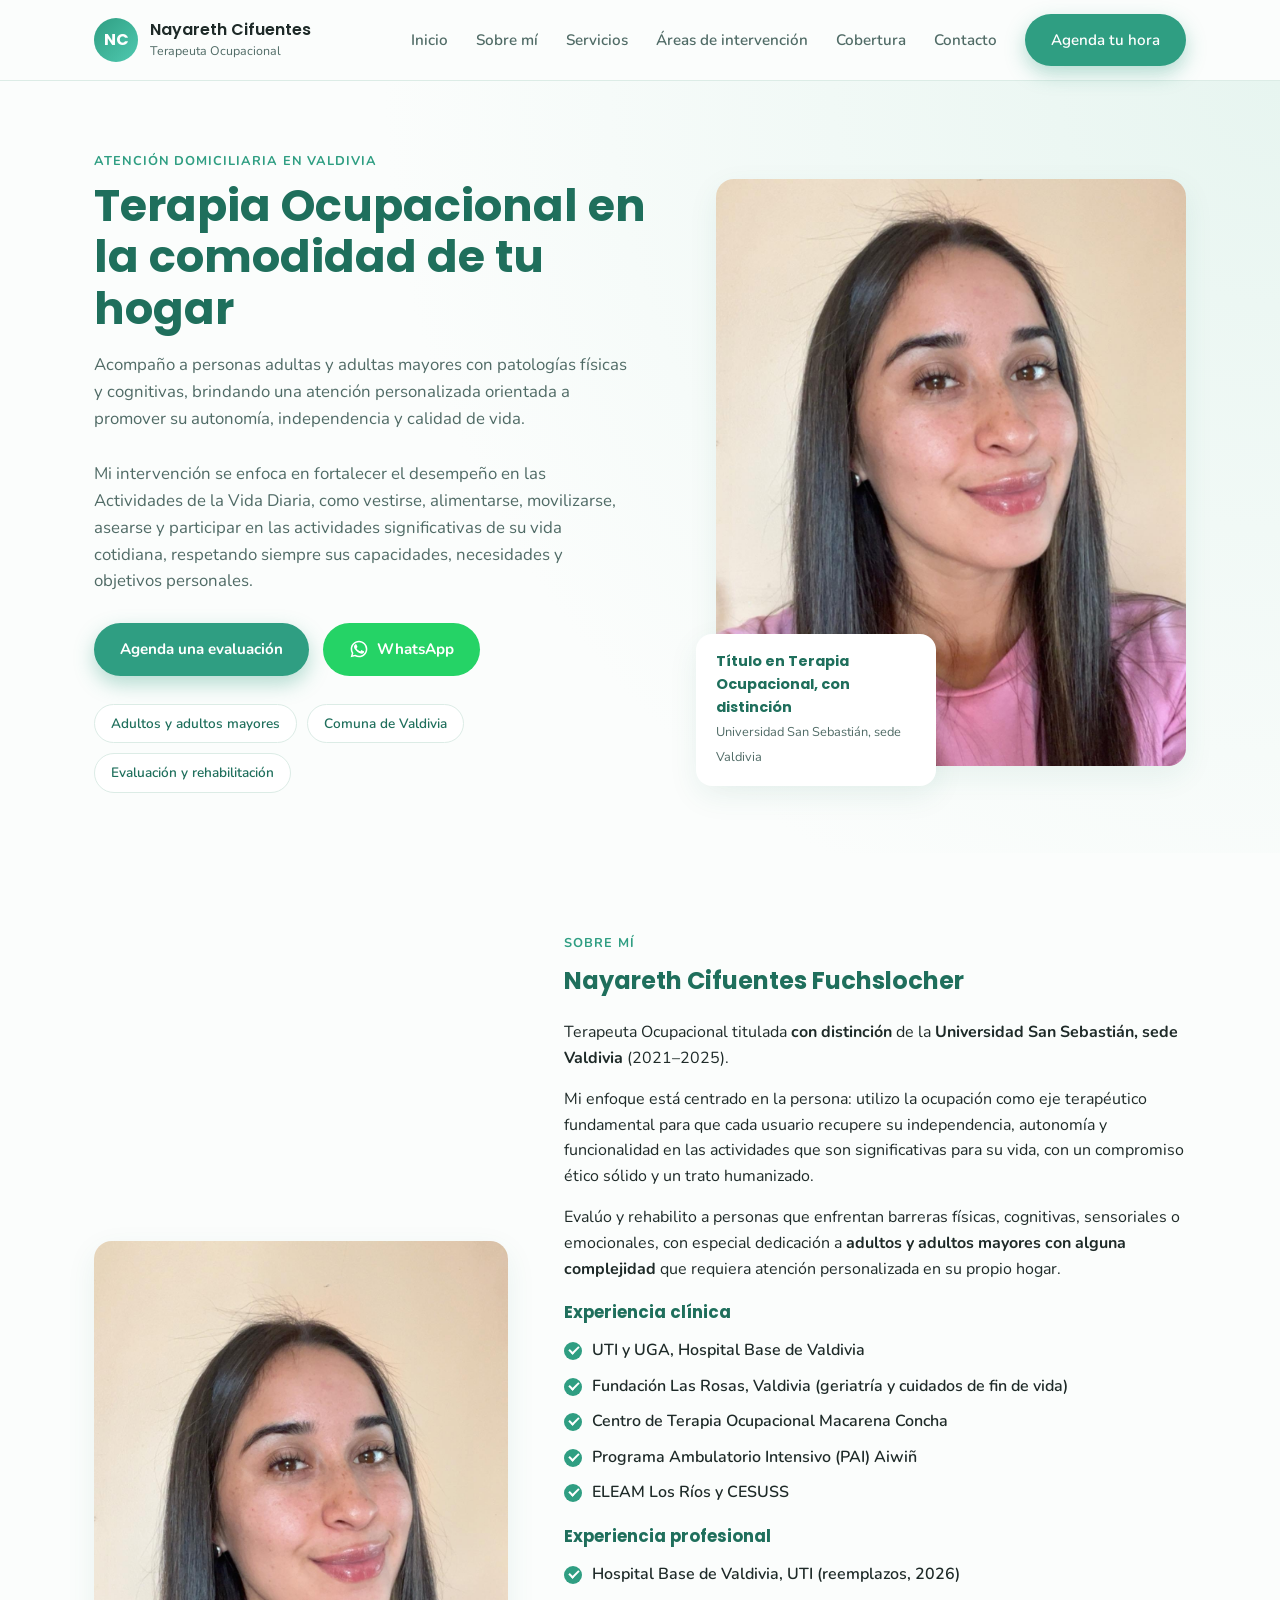
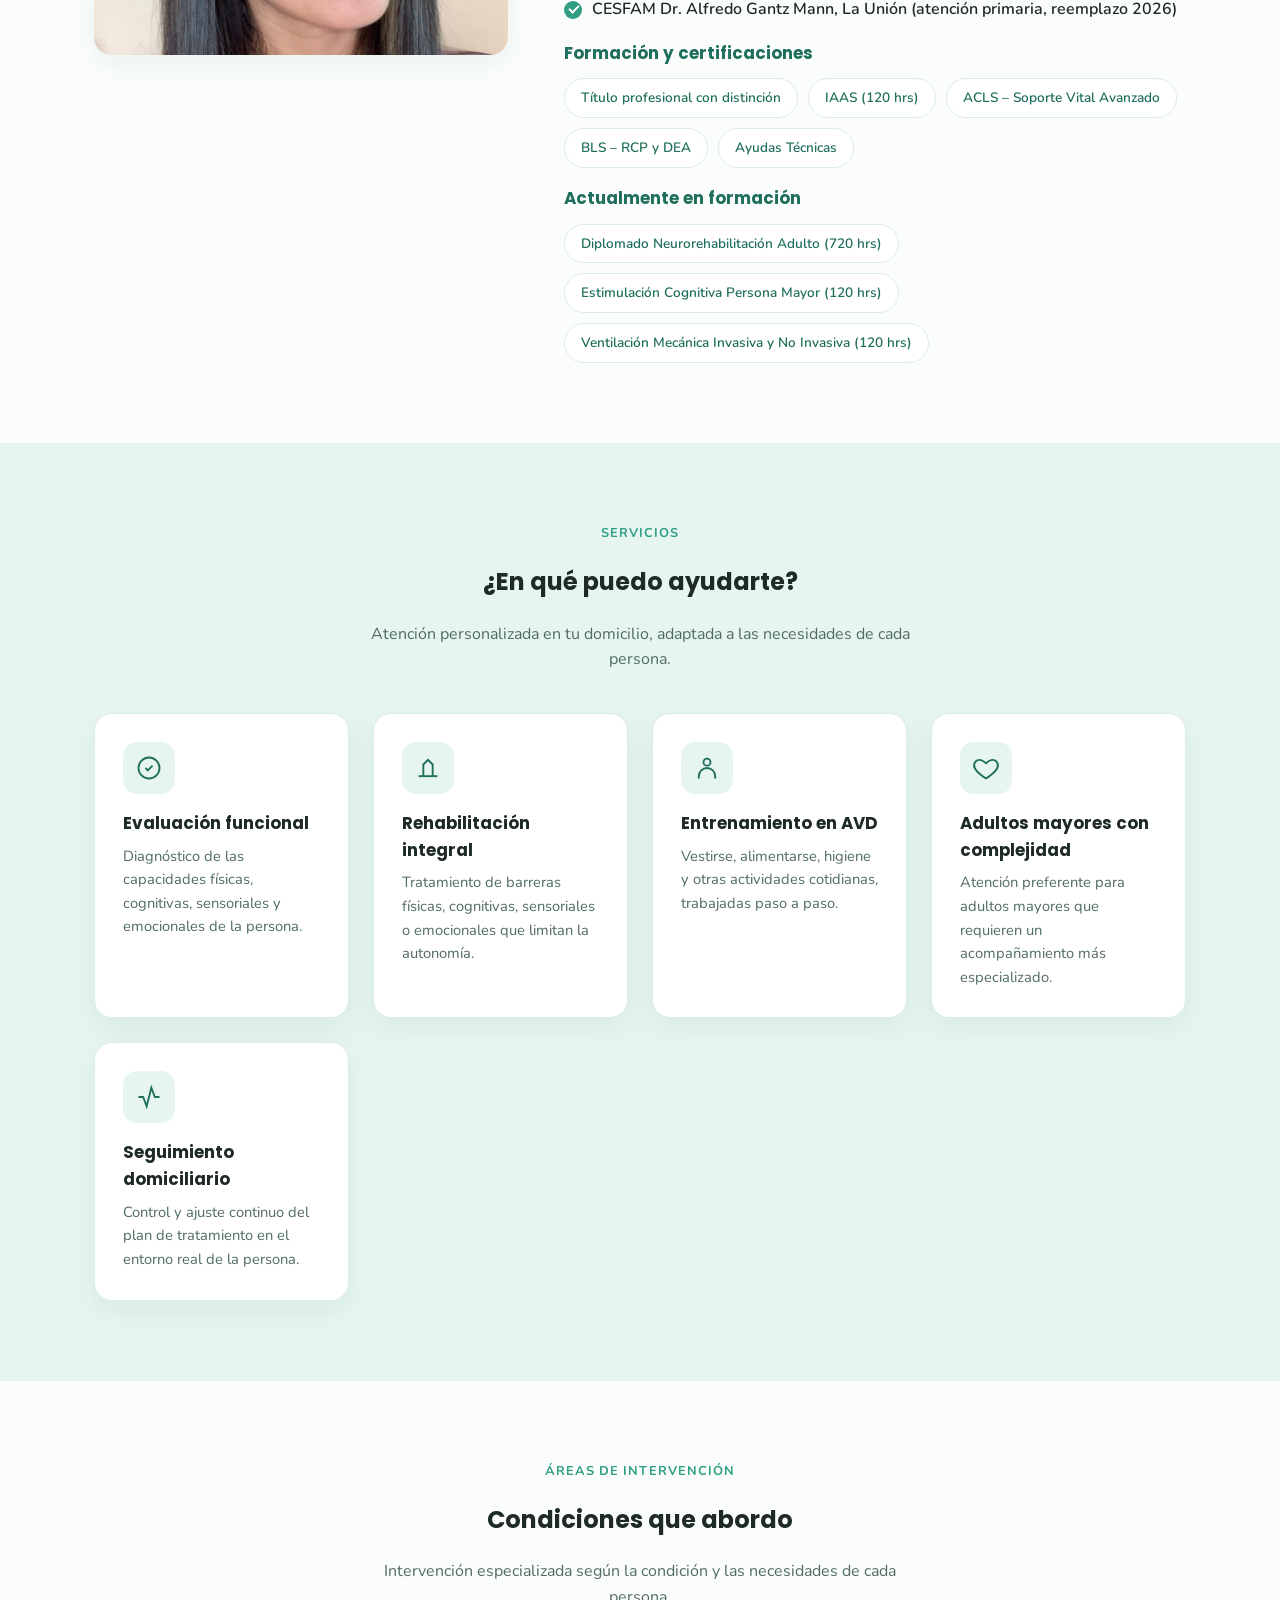
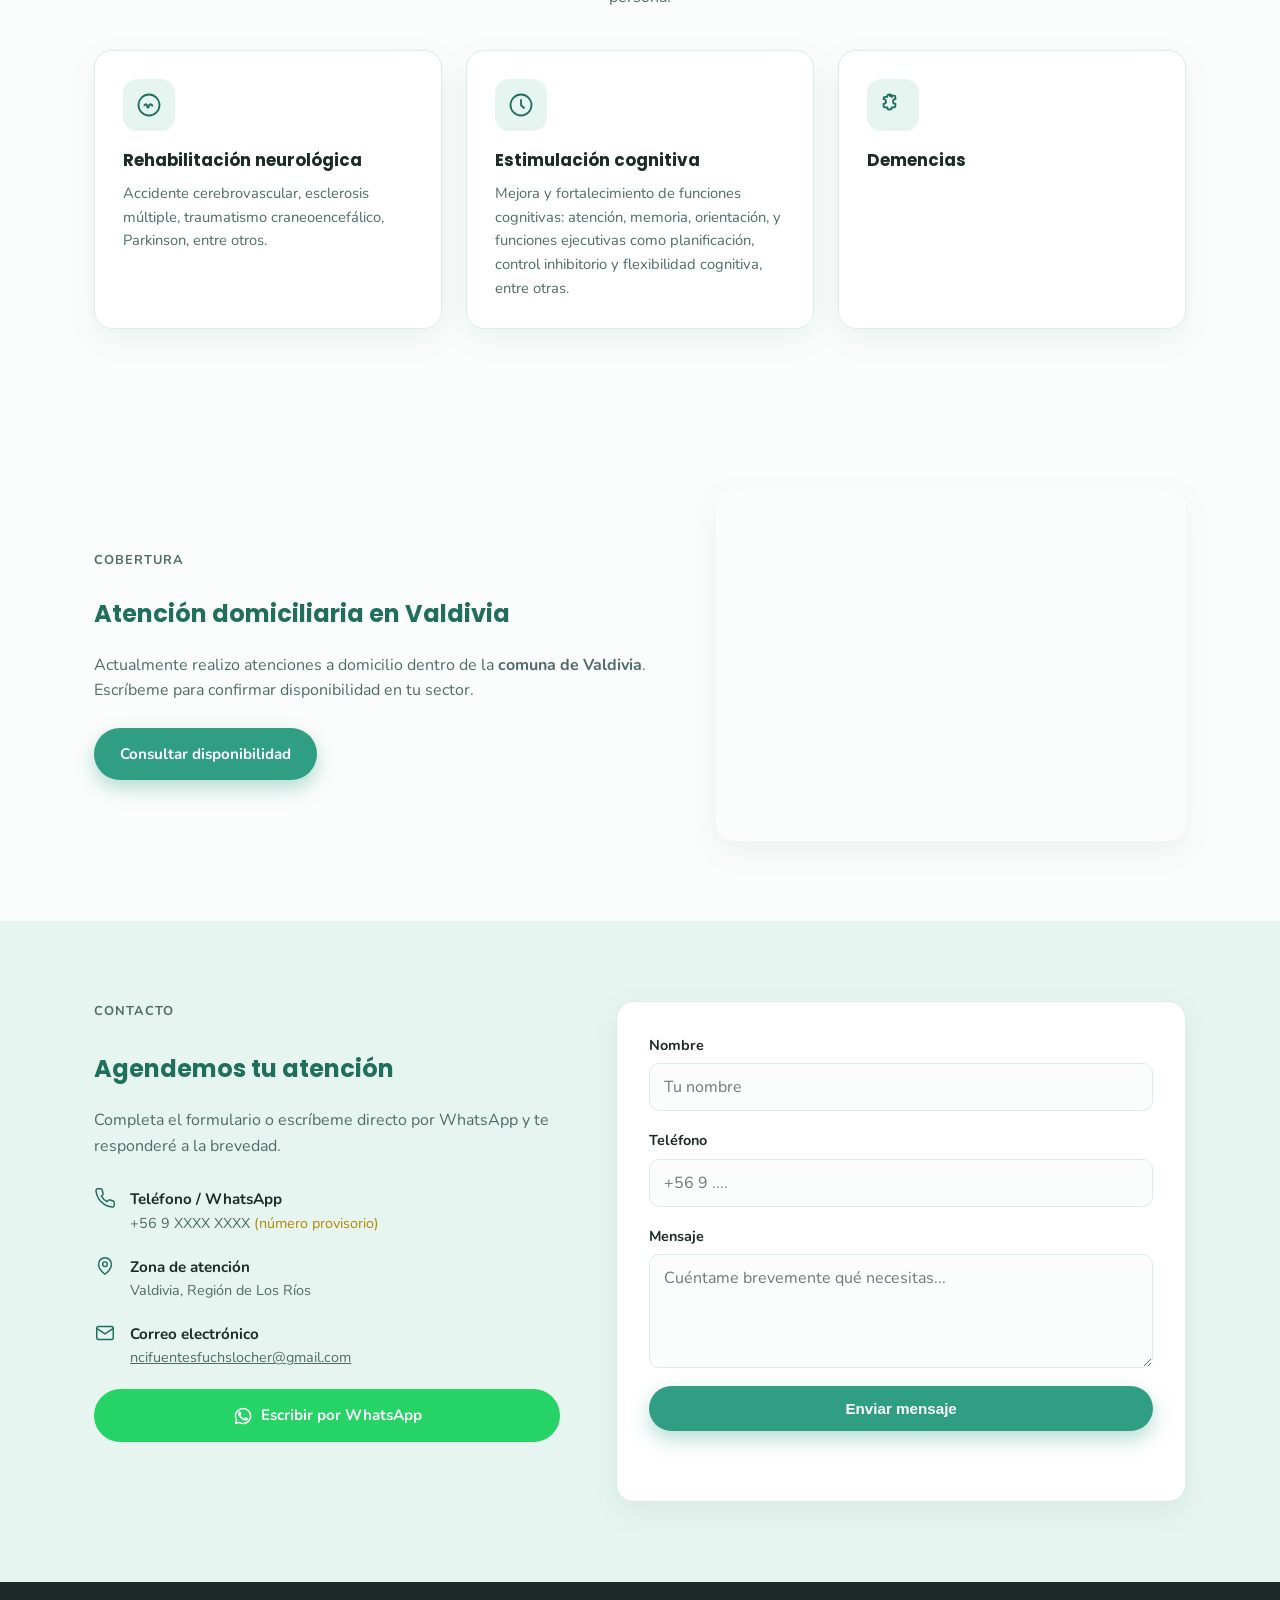
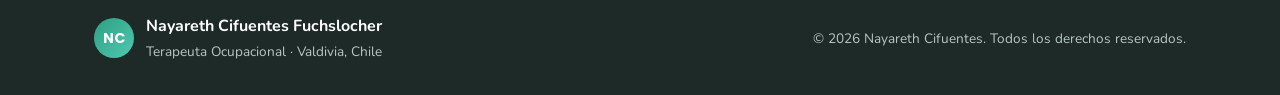
==== index.html @ 68737126 "Actualizar intro, separar experiencia clínica/profesional y agregar diplomado en curso - Reemplazar " ====
<!DOCTYPE html>
<html lang="es">
<head>
<meta charset="UTF-8">
<meta name="viewport" content="width=device-width, initial-scale=1.0">
<title>Nayareth Cifuentes | Terapia Ocupacional a Domicilio - Valdivia</title>
<meta name="description" content="Atención domiciliaria de Terapia Ocupacional en Valdivia. Rehabilitación y acompañamiento para adultos y adultos mayores con complejidad, enfocado en autonomía e independencia.">
<meta name="theme-color" content="#2f9e82">
<meta name="format-detection" content="telephone=no">
<meta name="apple-mobile-web-app-capable" content="yes">
<meta name="mobile-web-app-capable" content="yes">
<link rel="preconnect" href="https://fonts.googleapis.com">
<link href="https://fonts.googleapis.com/css2?family=Poppins:wght@500;600;700&family=Nunito:wght@400;600;700&display=swap" rel="stylesheet">
<link rel="stylesheet" href="styles.css">
</head>
<body>

<header class="site-header">
  <div class="container header-inner">
    <a href="#inicio" class="logo">
      <span class="logo-mark">NC</span>
      <span class="logo-text">Nayareth Cifuentes<br><small>Terapeuta Ocupacional</small></span>
    </a>

    <button class="nav-toggle" id="navToggle" aria-label="Abrir menú" aria-expanded="false">
      <span></span><span></span><span></span>
    </button>

    <nav class="nav" id="siteNav">
      <a href="#inicio">Inicio</a>
      <a href="#sobre-mi">Sobre mí</a>
      <a href="#servicios">Servicios</a>
      <a href="#areas-intervencion">Áreas de intervención</a>
      <a href="#cobertura">Cobertura</a>
      <a href="#contacto">Contacto</a>
      <a href="#contacto" class="btn btn-primary nav-cta">Agenda tu hora</a>
    </nav>
  </div>
</header>

<main>

  <!-- HERO -->
  <section id="inicio" class="hero">
    <div class="container hero-inner">
      <div class="hero-copy">
        <p class="eyebrow">Atención domiciliaria en Valdivia</p>
        <h1>Terapia Ocupacional en la comodidad de tu hogar</h1>
        <p class="lead">
          Acompaño a personas adultas y adultas mayores con patologías físicas y cognitivas,
          brindando una atención personalizada orientada a promover su autonomía, independencia
          y calidad de vida.
        </p>
        <p class="lead">
          Mi intervención se enfoca en fortalecer el desempeño en las Actividades de la Vida
          Diaria, como vestirse, alimentarse, movilizarse, asearse y participar en las
          actividades significativas de su vida cotidiana, respetando siempre sus capacidades,
          necesidades y objetivos personales.
        </p>
        <div class="hero-actions">
          <a href="#contacto" class="btn btn-primary">Agenda una evaluación</a>
          <a href="https://wa.me/56900000000" target="_blank" rel="noopener" class="btn btn-whatsapp">
            <svg viewBox="0 0 24 24" width="20" height="20" fill="currentColor" aria-hidden="true"><path d="M17.472 14.382c-.297-.149-1.758-.867-2.03-.967-.273-.099-.472-.148-.67.15-.197.297-.767.966-.94 1.164-.173.199-.347.223-.644.075-.297-.15-1.255-.463-2.39-1.475-.883-.788-1.48-1.761-1.653-2.059-.173-.297-.018-.458.13-.606.134-.133.297-.347.446-.52.15-.174.198-.298.298-.497.099-.198.05-.371-.025-.52-.075-.149-.669-1.612-.916-2.207-.242-.579-.487-.5-.669-.51-.173-.008-.372-.01-.571-.01-.198 0-.52.074-.792.372-.272.297-1.04 1.016-1.04 2.479 0 1.462 1.065 2.875 1.213 3.074.149.198 2.096 3.2 5.077 4.487.709.306 1.262.489 1.694.625.712.227 1.36.195 1.871.118.571-.085 1.758-.719 2.006-1.413.248-.694.248-1.289.173-1.413-.074-.124-.272-.198-.57-.347z"/><path d="M12.004 2c-5.514 0-9.997 4.483-9.997 9.997 0 1.762.464 3.484 1.346 4.997L2 22l5.13-1.345a9.965 9.965 0 0 0 4.874 1.242h.004c5.514 0 9.997-4.483 9.997-9.997C21.997 6.483 17.518 2 12.004 2zm0 18.15h-.003a8.16 8.16 0 0 1-4.157-1.137l-.298-.177-3.044.799.812-2.968-.194-.305a8.14 8.14 0 0 1-1.253-4.365c0-4.502 3.665-8.166 8.171-8.166 2.183 0 4.234.85 5.777 2.394a8.115 8.115 0 0 1 2.39 5.782c-.002 4.502-3.667 8.166-8.201 8.166z"/></svg>
            WhatsApp
          </a>
        </div>
        <ul class="hero-tags">
          <li>Adultos y adultos mayores</li>
          <li>Comuna de Valdivia</li>
          <li>Evaluación y rehabilitación</li>
        </ul>
      </div>

      <div class="hero-media">
        <img class="hero-photo" src="img/nayareth-hero.jpeg" alt="Nayareth Cifuentes Fuchslocher, Terapeuta Ocupacional">
        <div class="hero-badge">
          <strong>Título en Terapia Ocupacional, con distinción</strong>
          <span>Universidad San Sebastián, sede Valdivia</span>
        </div>
      </div>
    </div>
  </section>

  <!-- SOBRE MI -->
  <section id="sobre-mi" class="section">
    <div class="container about-grid">
      <div class="about-media">
        <img class="about-photo" src="img/nayareth-hero.jpeg" alt="Nayareth Cifuentes Fuchslocher">
      </div>
      <div class="about-copy">
        <p class="eyebrow">Sobre mí</p>
        <h2>Nayareth Cifuentes Fuchslocher</h2>
        <p>
          Terapeuta Ocupacional titulada <strong>con distinción</strong> de la
          <strong>Universidad San Sebastián, sede Valdivia</strong> (2021–2025).
        </p>
        <p>
          Mi enfoque está centrado en la persona: utilizo la ocupación como eje terapéutico
          fundamental para que cada usuario recupere su independencia, autonomía y funcionalidad
          en las actividades que son significativas para su vida, con un compromiso ético sólido
          y un trato humanizado.
        </p>
        <p>
          Evalúo y rehabilito a personas que enfrentan barreras físicas, cognitivas, sensoriales o
          emocionales, con especial dedicación a <strong>adultos y adultos mayores con alguna
          complejidad</strong> que requiera atención personalizada en su propio hogar.
        </p>

        <h3 class="sub-heading">Experiencia clínica</h3>
        <ul class="check-list">
          <li>UTI y UGA, Hospital Base de Valdivia</li>
          <li>Fundación Las Rosas, Valdivia (geriatría y cuidados de fin de vida)</li>
          <li>Centro de Terapia Ocupacional Macarena Concha</li>
          <li>Programa Ambulatorio Intensivo (PAI) Aiwiñ</li>
          <li>ELEAM Los Ríos y CESUSS</li>
        </ul>

        <h3 class="sub-heading">Experiencia profesional</h3>
        <ul class="check-list">
          <li>Hospital Base de Valdivia, UTI (reemplazos, 2026)</li>
          <li>CESFAM Dr. Alfredo Gantz Mann, La Unión (atención primaria, reemplazo 2026)</li>
        </ul>

        <h3 class="sub-heading">Formación y certificaciones</h3>
        <ul class="hero-tags">
          <li>Título profesional con distinción</li>
          <li>IAAS (120 hrs)</li>
          <li>ACLS – Soporte Vital Avanzado</li>
          <li>BLS – RCP y DEA</li>
          <li>Ayudas Técnicas</li>
        </ul>

        <h3 class="sub-heading">Actualmente en formación</h3>
        <ul class="hero-tags">
          <li>Diplomado Neurorehabilitación Adulto (720 hrs)</li>
          <li>Estimulación Cognitiva Persona Mayor (120 hrs)</li>
          <li>Ventilación Mecánica Invasiva y No Invasiva (120 hrs)</li>
        </ul>
      </div>
    </div>
  </section>

  <!-- SERVICIOS -->
  <section id="servicios" class="section section-alt">
    <div class="container">
      <p class="eyebrow center">Servicios</p>
      <h2 class="center">¿En qué puedo ayudarte?</h2>
      <p class="section-lead center">
        Atención personalizada en tu domicilio, adaptada a las necesidades de cada persona.
      </p>

      <div class="cards-grid">
        <div class="card">
          <div class="card-icon">
            <svg viewBox="0 0 24 24" width="28" height="28" fill="none" stroke="currentColor" stroke-width="1.6"><path d="M9 12l2 2 4-4"/><circle cx="12" cy="12" r="9"/></svg>
          </div>
          <h3>Evaluación funcional</h3>
          <p>Diagnóstico de las capacidades físicas, cognitivas, sensoriales y emocionales de la persona.</p>
        </div>

        <div class="card">
          <div class="card-icon">
            <svg viewBox="0 0 24 24" width="28" height="28" fill="none" stroke="currentColor" stroke-width="1.6"><path d="M4 19h16"/><path d="M8 19V9l4-4 4 4v10"/></svg>
          </div>
          <h3>Rehabilitación integral</h3>
          <p>Tratamiento de barreras físicas, cognitivas, sensoriales o emocionales que limitan la autonomía.</p>
        </div>

        <div class="card">
          <div class="card-icon">
            <svg viewBox="0 0 24 24" width="28" height="28" fill="none" stroke="currentColor" stroke-width="1.6"><circle cx="12" cy="7" r="3"/><path d="M5 21v-2a7 7 0 0 1 14 0v2"/></svg>
          </div>
          <h3>Entrenamiento en AVD</h3>
          <p>Vestirse, alimentarse, higiene y otras actividades cotidianas, trabajadas paso a paso.</p>
        </div>

        <div class="card">
          <div class="card-icon">
            <svg viewBox="0 0 24 24" width="28" height="28" fill="none" stroke="currentColor" stroke-width="1.6"><path d="M12 21s-7-4.35-9.5-8.5C.5 8.5 3 5 6.5 5c1.9 0 3.3 1 5.5 3 2.2-2 3.6-3 5.5-3C21 5 23.5 8.5 21.5 12.5 19 16.65 12 21 12 21z"/></svg>
          </div>
          <h3>Adultos mayores con complejidad</h3>
          <p>Atención preferente para adultos mayores que requieren un acompañamiento más especializado.</p>
        </div>

        <div class="card">
          <div class="card-icon">
            <svg viewBox="0 0 24 24" width="28" height="28" fill="none" stroke="currentColor" stroke-width="1.6"><path d="M3 12h4l3 8 4-16 3 8h4"/></svg>
          </div>
          <h3>Seguimiento domiciliario</h3>
          <p>Control y ajuste continuo del plan de tratamiento en el entorno real de la persona.</p>
        </div>
      </div>
    </div>
  </section>

  <!-- ÁREAS DE INTERVENCIÓN -->
  <section id="areas-intervencion" class="section">
    <div class="container">
      <p class="eyebrow center">Áreas de intervención</p>
      <h2 class="center">Condiciones que abordo</h2>
      <p class="section-lead center">
        Intervención especializada según la condición y las necesidades de cada persona.
      </p>

      <div class="cards-grid">
        <div class="card">
          <div class="card-icon">
            <svg viewBox="0 0 24 24" width="28" height="28" fill="none" stroke="currentColor" stroke-width="1.6"><circle cx="12" cy="12" r="9"/><path d="M8 13c0-1.2 1.1-2.2 2.1-1.1.7.8-.1 2.4 1 2.4s.5-2 1.3-2.6c1-.8 2.6.3 2.6 1.5"/></svg>
          </div>
          <h3>Rehabilitación neurológica</h3>
          <p>Accidente cerebrovascular, esclerosis múltiple, traumatismo craneoencefálico, Parkinson, entre otros.</p>
        </div>

        <div class="card">
          <div class="card-icon">
            <svg viewBox="0 0 24 24" width="28" height="28" fill="none" stroke="currentColor" stroke-width="1.6"><circle cx="12" cy="12" r="9"/><path d="M12 7v5l3 3"/></svg>
          </div>
          <h3>Estimulación cognitiva</h3>
          <p>Mejora y fortalecimiento de funciones cognitivas: atención, memoria, orientación, y funciones ejecutivas como planificación, control inhibitorio y flexibilidad cognitiva, entre otras.</p>
        </div>

        <div class="card">
          <div class="card-icon">
            <svg viewBox="0 0 24 24" width="28" height="28" fill="none" stroke="currentColor" stroke-width="1.6"><path d="M9 4h4a1 1 0 0 1 1 1v2a2 2 0 1 0 0 4v2a1 1 0 0 1-1 1h-2a2 2 0 1 1-4 0H5a1 1 0 0 1-1-1v-2a2 2 0 1 0 0-4V6a1 1 0 0 1 1-1h2a2 2 0 1 1 4 0z"/></svg>
          </div>
          <h3>Demencias</h3>
        </div>
      </div>
    </div>
  </section>

  <!-- COBERTURA -->
  <section id="cobertura" class="section coverage">
    <div class="container coverage-inner">
      <div>
        <p class="eyebrow">Cobertura</p>
        <h2>Atención domiciliaria en Valdivia</h2>
        <p>
          Actualmente realizo atenciones a domicilio dentro de la <strong>comuna de Valdivia</strong>.
          Escríbeme para confirmar disponibilidad en tu sector.
        </p>
        <a href="#contacto" class="btn btn-primary">Consultar disponibilidad</a>
      </div>
      <div class="map-embed">
        <iframe src="https://www.google.com/maps/embed?pb=!1m18!1m12!1m3!1d49028.39140143905!2d-73.26769822536191!3d-39.823263664246724!2m3!1f0!2f0!3f0!3m2!1i1024!2i768!4f13.1!3m3!1m2!1s0x9615ee891aab33e5%3A0x35c9b4ab79b2d79b!2sValdivia%2C%20Los%20R%C3%ADos!5e0!3m2!1ses!2scl!4v1783364116258!5m2!1ses!2scl"
          width="600" height="450" style="border:0;" allowfullscreen="" loading="lazy"
          referrerpolicy="strict-origin-when-cross-origin" title="Mapa de Valdivia, Los Ríos"></iframe>
      </div>
    </div>
  </section>

  <!-- CONTACTO -->
  <section id="contacto" class="section section-alt">
    <div class="container contact-grid">
      <div class="contact-info">
        <p class="eyebrow">Contacto</p>
        <h2>Agendemos tu atención</h2>
        <p>Completa el formulario o escríbeme directo por WhatsApp y te responderé a la brevedad.</p>

        <div class="contact-item">
          <svg viewBox="0 0 24 24" width="22" height="22" fill="none" stroke="currentColor" stroke-width="1.6"><path d="M22 16.92v3a2 2 0 0 1-2.18 2 19.79 19.79 0 0 1-8.63-3.07 19.5 19.5 0 0 1-6-6 19.79 19.79 0 0 1-3.07-8.67A2 2 0 0 1 4.11 2h3a2 2 0 0 1 2 1.72c.127.96.362 1.903.7 2.81a2 2 0 0 1-.45 2.11L8.09 9.91a16 16 0 0 0 6 6l1.27-1.27a2 2 0 0 1 2.11-.45c.907.338 1.85.573 2.81.7A2 2 0 0 1 22 16.92z"/></svg>
          <div>
            <strong>Teléfono / WhatsApp</strong>
            <span>+56 9 XXXX XXXX <em>(número provisorio)</em></span>
          </div>
        </div>

        <div class="contact-item">
          <svg viewBox="0 0 24 24" width="22" height="22" fill="none" stroke="currentColor" stroke-width="1.6"><path d="M12 21s7-5.5 7-11a7 7 0 1 0-14 0c0 5.5 7 11 7 11z"/><circle cx="12" cy="10" r="2.5"/></svg>
          <div>
            <strong>Zona de atención</strong>
            <span>Valdivia, Región de Los Ríos</span>
          </div>
        </div>

        <div class="contact-item">
          <svg viewBox="0 0 24 24" width="22" height="22" fill="none" stroke="currentColor" stroke-width="1.6"><rect x="3" y="5" width="18" height="14" rx="2"/><path d="M3 7l9 6 9-6"/></svg>
          <div>
            <strong>Correo electrónico</strong>
            <span><a href="mailto:ncifuentesfuchslocher@gmail.com">ncifuentesfuchslocher@gmail.com</a></span>
          </div>
        </div>

        <a href="https://wa.me/56900000000" target="_blank" rel="noopener" class="btn btn-whatsapp full-width">
          <svg viewBox="0 0 24 24" width="20" height="20" fill="currentColor" aria-hidden="true"><path d="M17.472 14.382c-.297-.149-1.758-.867-2.03-.967-.273-.099-.472-.148-.67.15-.197.297-.767.966-.94 1.164-.173.199-.347.223-.644.075-.297-.15-1.255-.463-2.39-1.475-.883-.788-1.48-1.761-1.653-2.059-.173-.297-.018-.458.13-.606.134-.133.297-.347.446-.52.15-.174.198-.298.298-.497.099-.198.05-.371-.025-.52-.075-.149-.669-1.612-.916-2.207-.242-.579-.487-.5-.669-.51-.173-.008-.372-.01-.571-.01-.198 0-.52.074-.792.372-.272.297-1.04 1.016-1.04 2.479 0 1.462 1.065 2.875 1.213 3.074.149.198 2.096 3.2 5.077 4.487.709.306 1.262.489 1.694.625.712.227 1.36.195 1.871.118.571-.085 1.758-.719 2.006-1.413.248-.694.248-1.289.173-1.413-.074-.124-.272-.198-.57-.347z"/><path d="M12.004 2c-5.514 0-9.997 4.483-9.997 9.997 0 1.762.464 3.484 1.346 4.997L2 22l5.13-1.345a9.965 9.965 0 0 0 4.874 1.242h.004c5.514 0 9.997-4.483 9.997-9.997C21.997 6.483 17.518 2 12.004 2zm0 18.15h-.003a8.16 8.16 0 0 1-4.157-1.137l-.298-.177-3.044.799.812-2.968-.194-.305a8.14 8.14 0 0 1-1.253-4.365c0-4.502 3.665-8.166 8.171-8.166 2.183 0 4.234.85 5.777 2.394a8.115 8.115 0 0 1 2.39 5.782c-.002 4.502-3.667 8.166-8.201 8.166z"/></svg>
          Escribir por WhatsApp
        </a>
      </div>

      <form class="contact-form" id="contactForm">
        <label>
          Nombre
          <input type="text" name="nombre" required placeholder="Tu nombre">
        </label>
        <label>
          Teléfono
          <input type="tel" name="telefono" required placeholder="+56 9 ....">
        </label>
        <label>
          Mensaje
          <textarea name="mensaje" rows="4" required placeholder="Cuéntame brevemente qué necesitas..."></textarea>
        </label>
        <button type="submit" class="btn btn-primary full-width">Enviar mensaje</button>
        <p class="form-note" id="formNote"></p>
      </form>
    </div>
  </section>

</main>

<footer class="site-footer">
  <div class="container footer-inner">
    <div>
      <span class="logo-mark small">NC</span>
      <div>
        <strong>Nayareth Cifuentes Fuchslocher</strong>
        <p>Terapeuta Ocupacional · Valdivia, Chile</p>
      </div>
    </div>
    <p class="copy">&copy; <span id="year"></span> Nayareth Cifuentes. Todos los derechos reservados.</p>
  </div>
</footer>

<script src="script.js"></script>
</body>
</html>
---- styles.css ----
:root {
  --green-dark: #1f6f5c;
  --green: #2f9e82;
  --green-light: #e7f5f0;
  --turquoise: #4fc9b0;
  --ink: #1e2a28;
  --ink-soft: #506b66;
  --bg: #fbfdfc;
  --white: #ffffff;
  --border: #dcece6;
  --shadow: 0 10px 30px rgba(31, 111, 92, 0.08);
  --radius: 18px;
  --font-head: "Poppins", sans-serif;
  --font-body: "Nunito", sans-serif;
}

* { box-sizing: border-box; }

html { scroll-behavior: smooth; }

body {
  margin: 0;
  font-family: var(--font-body);
  color: var(--ink);
  background: var(--bg);
  line-height: 1.6;
}

h1, h2, h3, .logo-text, .card-icon + h3 {
  font-family: var(--font-head);
}

img { max-width: 100%; display: block; }

.container {
  width: 100%;
  max-width: 1140px;
  margin: 0 auto;
  padding: 0 24px;
}

a { color: inherit; }

.eyebrow {
  text-transform: uppercase;
  letter-spacing: 0.08em;
  font-size: 0.8rem;
  font-weight: 700;
  color: var(--green);
  margin: 0 0 8px;
}
.eyebrow.center { text-align: center; }
.center { text-align: center; }

.section-lead.center {
  max-width: 560px;
  margin: 0 auto 40px;
  color: var(--ink-soft);
}

/* Buttons */
.btn {
  display: inline-flex;
  align-items: center;
  gap: 8px;
  justify-content: center;
  padding: 14px 26px;
  border-radius: 999px;
  font-weight: 700;
  font-size: 0.95rem;
  text-decoration: none;
  border: none;
  cursor: pointer;
  transition: transform 0.15s ease, box-shadow 0.15s ease, background 0.15s ease;
}
.btn-primary {
  background: var(--green);
  color: var(--white);
  box-shadow: 0 8px 20px rgba(47, 158, 130, 0.35);
}
.btn-primary:hover { background: var(--green-dark); transform: translateY(-2px); }

.btn-whatsapp {
  background: #25d366;
  color: var(--white);
}
.btn-whatsapp:hover { background: #1ebd5a; transform: translateY(-2px); }

.full-width { width: 100%; }

/* Header */
.site-header {
  position: sticky;
  top: 0;
  z-index: 50;
  background: rgba(251, 253, 252, 0.9);
  backdrop-filter: blur(8px);
  border-bottom: 1px solid var(--border);
}

.header-inner {
  display: flex;
  align-items: center;
  justify-content: space-between;
  padding-top: 14px;
  padding-bottom: 14px;
}

.logo {
  display: flex;
  align-items: center;
  gap: 12px;
  text-decoration: none;
  color: var(--ink);
}

.logo-mark {
  width: 44px;
  height: 44px;
  border-radius: 50%;
  background: linear-gradient(135deg, var(--green), var(--turquoise));
  color: var(--white);
  display: flex;
  align-items: center;
  justify-content: center;
  font-family: var(--font-head);
  font-weight: 700;
  flex-shrink: 0;
}
.logo-mark.small { width: 40px; height: 40px; font-size: 0.9rem; }

.logo-text {
  font-family: var(--font-head);
  font-weight: 600;
  font-size: 1rem;
  line-height: 1.25;
}
.logo-text small {
  font-family: var(--font-body);
  font-weight: 400;
  color: var(--ink-soft);
  font-size: 0.78rem;
}

.nav {
  display: flex;
  align-items: center;
  gap: 28px;
}
.nav a {
  text-decoration: none;
  font-weight: 600;
  color: var(--ink-soft);
  font-size: 0.95rem;
}
.nav a:hover { color: var(--green-dark); }
.nav-cta { color: var(--white) !important; }

.nav-toggle {
  display: none;
  flex-direction: column;
  gap: 5px;
  background: none;
  border: none;
  cursor: pointer;
  padding: 8px;
}
.nav-toggle span {
  width: 24px;
  height: 2px;
  background: var(--ink);
  border-radius: 2px;
}

/* Hero */
.hero {
  padding: 70px 0 60px;
  background: radial-gradient(circle at top right, var(--green-light), var(--bg) 60%);
}
.hero-inner {
  display: grid;
  grid-template-columns: 1.1fr 0.9fr;
  gap: 48px;
  align-items: center;
}
.hero h1 {
  font-size: clamp(2rem, 4vw, 2.8rem);
  line-height: 1.15;
  margin: 0 0 18px;
  color: var(--green-dark);
}
.lead {
  color: var(--ink-soft);
  font-size: 1.05rem;
  max-width: 540px;
  margin-bottom: 28px;
}
.hero-actions {
  display: flex;
  flex-wrap: wrap;
  gap: 14px;
  margin-bottom: 28px;
}
.hero-tags {
  list-style: none;
  display: flex;
  flex-wrap: wrap;
  gap: 10px;
  padding: 0;
  margin: 0;
}
.hero-tags li {
  background: var(--white);
  border: 1px solid var(--border);
  padding: 8px 16px;
  border-radius: 999px;
  font-size: 0.85rem;
  font-weight: 600;
  color: var(--green-dark);
}

.hero-media { position: relative; }

.photo-placeholder {
  width: 100%;
  aspect-ratio: 4 / 5;
  border-radius: var(--radius);
  background: var(--white);
  border: 2px dashed var(--border);
  display: flex;
  flex-direction: column;
  align-items: center;
  justify-content: center;
  gap: 12px;
  color: var(--ink-soft);
  box-shadow: var(--shadow);
}
.photo-placeholder.square { aspect-ratio: 1 / 1; }
.photo-placeholder span { font-weight: 700; font-size: 0.9rem; }

.hero-photo {
  width: 100%;
  aspect-ratio: 4 / 5;
  object-fit: cover;
  border-radius: var(--radius);
  box-shadow: var(--shadow);
}

.about-photo {
  width: 100%;
  aspect-ratio: 1 / 1;
  object-fit: cover;
  object-position: center 20%;
  border-radius: var(--radius);
  box-shadow: var(--shadow);
}

.hero-badge {
  position: absolute;
  bottom: -20px;
  left: -20px;
  background: var(--white);
  border-radius: 16px;
  padding: 16px 20px;
  box-shadow: var(--shadow);
  max-width: 240px;
}
.hero-badge strong {
  display: block;
  font-family: var(--font-head);
  font-size: 0.9rem;
  color: var(--green-dark);
}
.hero-badge span { font-size: 0.8rem; color: var(--ink-soft); }

/* Sections */
.section { padding: 80px 0; }
.section-alt { background: var(--green-light); }

.about-grid {
  display: grid;
  grid-template-columns: 0.8fr 1.2fr;
  gap: 56px;
  align-items: center;
}
.about-copy h2 { color: var(--green-dark); margin-top: 0; }
.sub-heading {
  font-family: var(--font-head);
  font-size: 1.05rem;
  color: var(--green-dark);
  margin-bottom: 12px;
}
.check-list {
  list-style: none;
  padding: 0;
  margin: 0;
  display: flex;
  flex-direction: column;
  gap: 10px;
}
.check-list li {
  padding-left: 28px;
  position: relative;
  font-weight: 600;
}
.check-list li::before {
  content: "";
  position: absolute;
  left: 0;
  top: 4px;
  width: 18px;
  height: 18px;
  border-radius: 50%;
  background: var(--green);
}
.check-list li::after {
  content: "";
  position: absolute;
  left: 5px;
  top: 8px;
  width: 8px;
  height: 4px;
  border-left: 2px solid var(--white);
  border-bottom: 2px solid var(--white);
  transform: rotate(-45deg);
}

/* Cards */
.cards-grid {
  display: grid;
  grid-template-columns: repeat(auto-fit, minmax(230px, 1fr));
  gap: 24px;
  margin-top: 40px;
}
.card {
  background: var(--white);
  border-radius: var(--radius);
  padding: 28px;
  box-shadow: var(--shadow);
  border: 1px solid var(--border);
  transition: transform 0.15s ease;
}
.card:hover { transform: translateY(-4px); }
.card-icon {
  width: 52px;
  height: 52px;
  border-radius: 14px;
  background: var(--green-light);
  color: var(--green-dark);
  display: flex;
  align-items: center;
  justify-content: center;
  margin-bottom: 16px;
}
.card h3 { margin: 0 0 8px; font-size: 1.05rem; color: var(--ink); }
.card p { margin: 0; color: var(--ink-soft); font-size: 0.92rem; }

/* Coverage */
.coverage-inner {
  display: grid;
  grid-template-columns: 1.1fr 0.9fr;
  gap: 48px;
  align-items: center;
}
.coverage h2 { color: var(--green-dark); margin-top: 0; }
.coverage p { color: var(--ink-soft); margin-bottom: 24px; }
.map-embed {
  aspect-ratio: 4 / 3;
  border-radius: var(--radius);
  overflow: hidden;
  box-shadow: var(--shadow);
}
.map-embed iframe {
  width: 100%;
  height: 100%;
  display: block;
}

/* Contact */
.contact-grid {
  display: grid;
  grid-template-columns: 0.9fr 1.1fr;
  gap: 56px;
  align-items: start;
}
.contact-info h2 { color: var(--green-dark); margin-top: 0; }
.contact-info > p { color: var(--ink-soft); margin-bottom: 28px; }
.contact-item {
  display: flex;
  gap: 14px;
  align-items: flex-start;
  margin-bottom: 20px;
  color: var(--green-dark);
}
.contact-item div { display: flex; flex-direction: column; }
.contact-item strong { color: var(--ink); font-size: 0.95rem; }
.contact-item span { color: var(--ink-soft); font-size: 0.9rem; }
.contact-item em { font-style: normal; color: #b08900; }

.contact-form {
  background: var(--white);
  border-radius: var(--radius);
  padding: 32px;
  box-shadow: var(--shadow);
  border: 1px solid var(--border);
  display: flex;
  flex-direction: column;
  gap: 18px;
}
.contact-form label {
  display: flex;
  flex-direction: column;
  gap: 6px;
  font-weight: 700;
  font-size: 0.9rem;
  color: var(--ink);
}
.contact-form input,
.contact-form textarea {
  font-family: var(--font-body);
  font-size: 16px;
  padding: 12px 14px;
  border-radius: 10px;
  border: 1px solid var(--border);
  background: var(--bg);
  resize: vertical;
}
.contact-form input:focus,
.contact-form textarea:focus {
  outline: none;
  border-color: var(--green);
}
.form-note {
  font-size: 0.85rem;
  color: var(--green-dark);
  min-height: 20px;
  margin: 0;
}

/* Footer */
.site-footer {
  background: var(--ink);
  color: var(--white);
  padding: 32px 0;
}
.footer-inner {
  display: flex;
  justify-content: space-between;
  align-items: center;
  gap: 16px;
  flex-wrap: wrap;
}
.footer-inner > div:first-child {
  display: flex;
  align-items: center;
  gap: 12px;
}
.footer-inner p { margin: 2px 0 0; font-size: 0.85rem; color: #b7c7c3; }
.copy { font-size: 0.85rem; color: #b7c7c3; }

/* Responsive */
@media (max-width: 900px) {
  .hero-inner, .about-grid, .coverage-inner, .contact-grid {
    grid-template-columns: 1fr;
  }
  .about-media, .hero-media { order: -1; width: 100%; max-width: 320px; margin: 0 auto; }
  .nav {
    position: absolute;
    top: 100%;
    left: 0;
    right: 0;
    background: var(--white);
    flex-direction: column;
    align-items: stretch;
    padding: 12px 24px;
    gap: 4px;
    border-bottom: 1px solid var(--border);
    display: none;
    max-height: calc(100vh - 100%);
    overflow-y: auto;
  }
  .nav.open { display: flex; }
  .nav a { padding: 12px 0; min-height: 44px; display: flex; align-items: center; }
  .nav-toggle { display: flex; min-width: 44px; min-height: 44px; align-items: center; justify-content: center; }
  .nav-cta { align-self: stretch; text-align: center; margin-top: 8px; justify-content: center; }
}

@media (max-width: 600px) {
  .section { padding: 56px 0; }
  .hero { padding: 48px 0 40px; }
  .hero-actions { flex-direction: column; align-items: stretch; }
  .hero-actions .btn { width: 100%; }
  .hero-badge { left: 0; right: 0; margin: 0 auto; }
  .card { padding: 22px; }
  .contact-form { padding: 24px; }
  .footer-inner { flex-direction: column; text-align: center; }
  .footer-inner > div:first-child { flex-direction: column; }
}
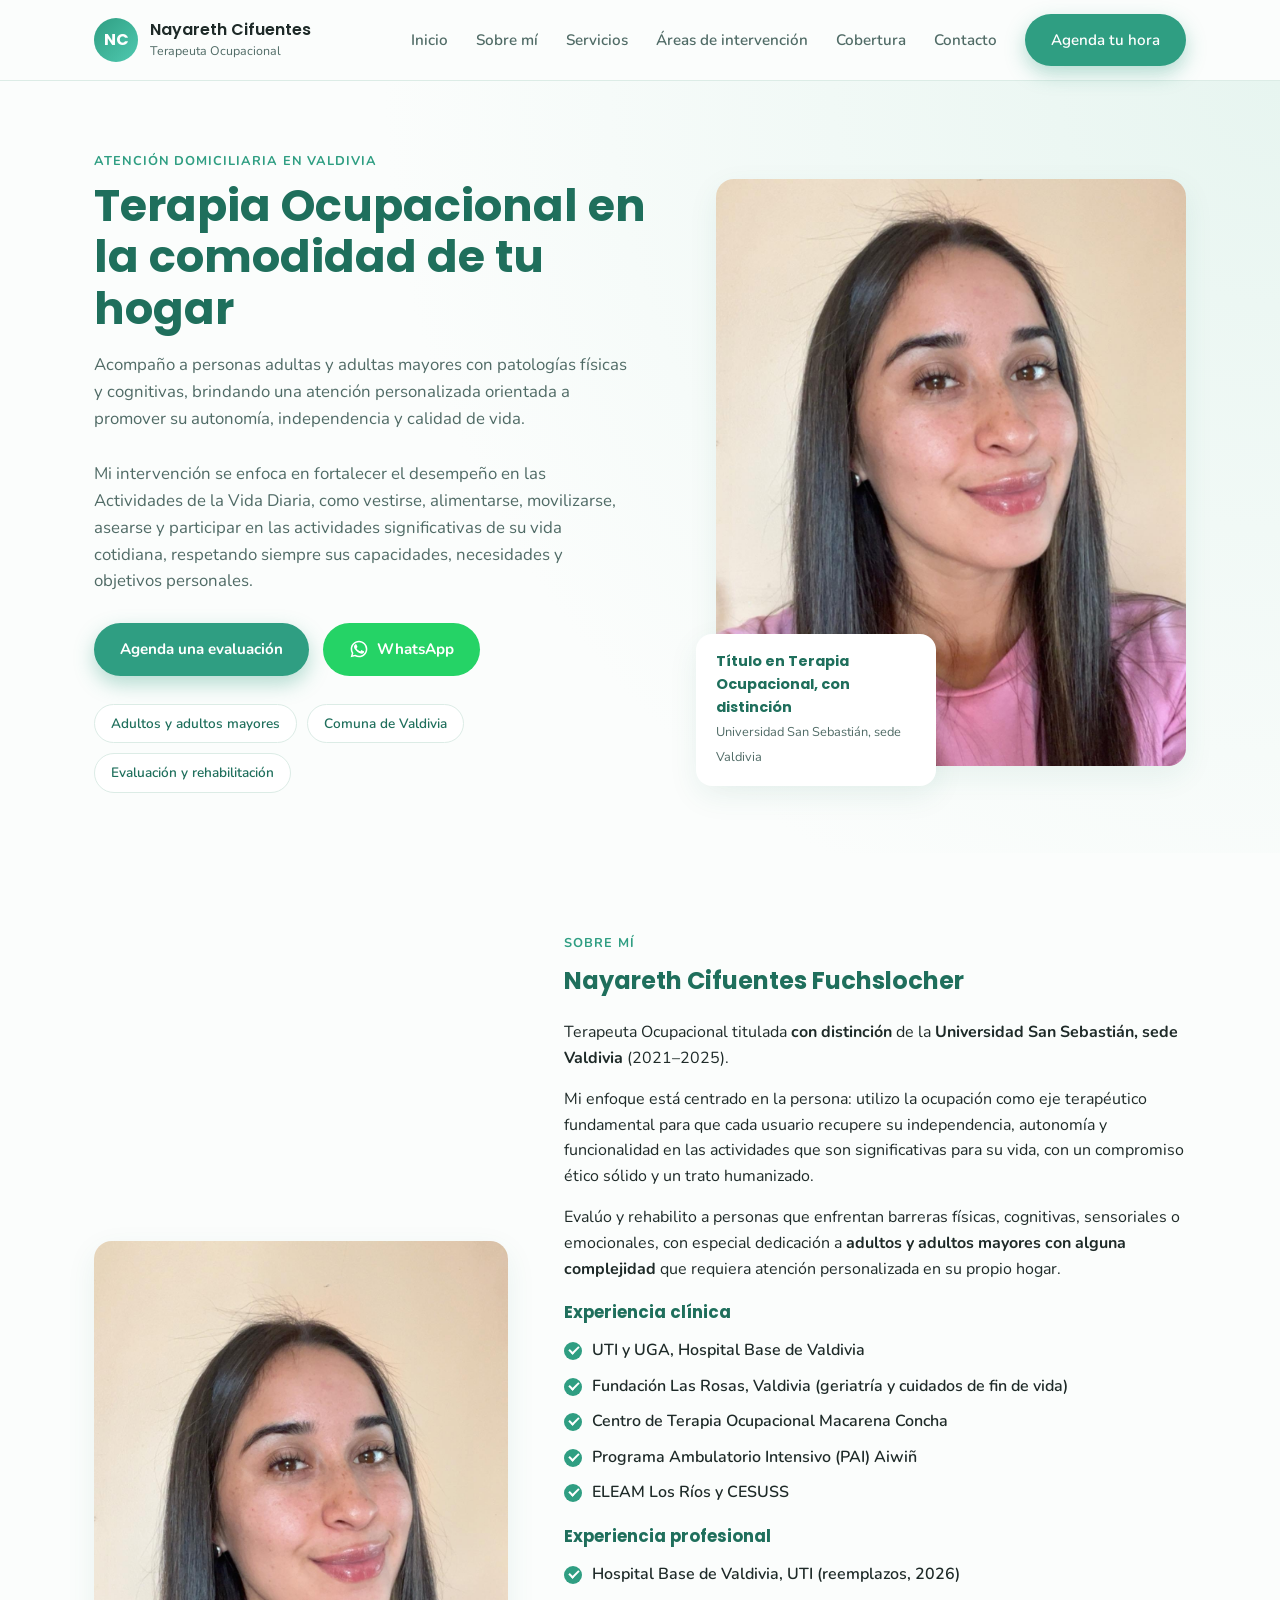
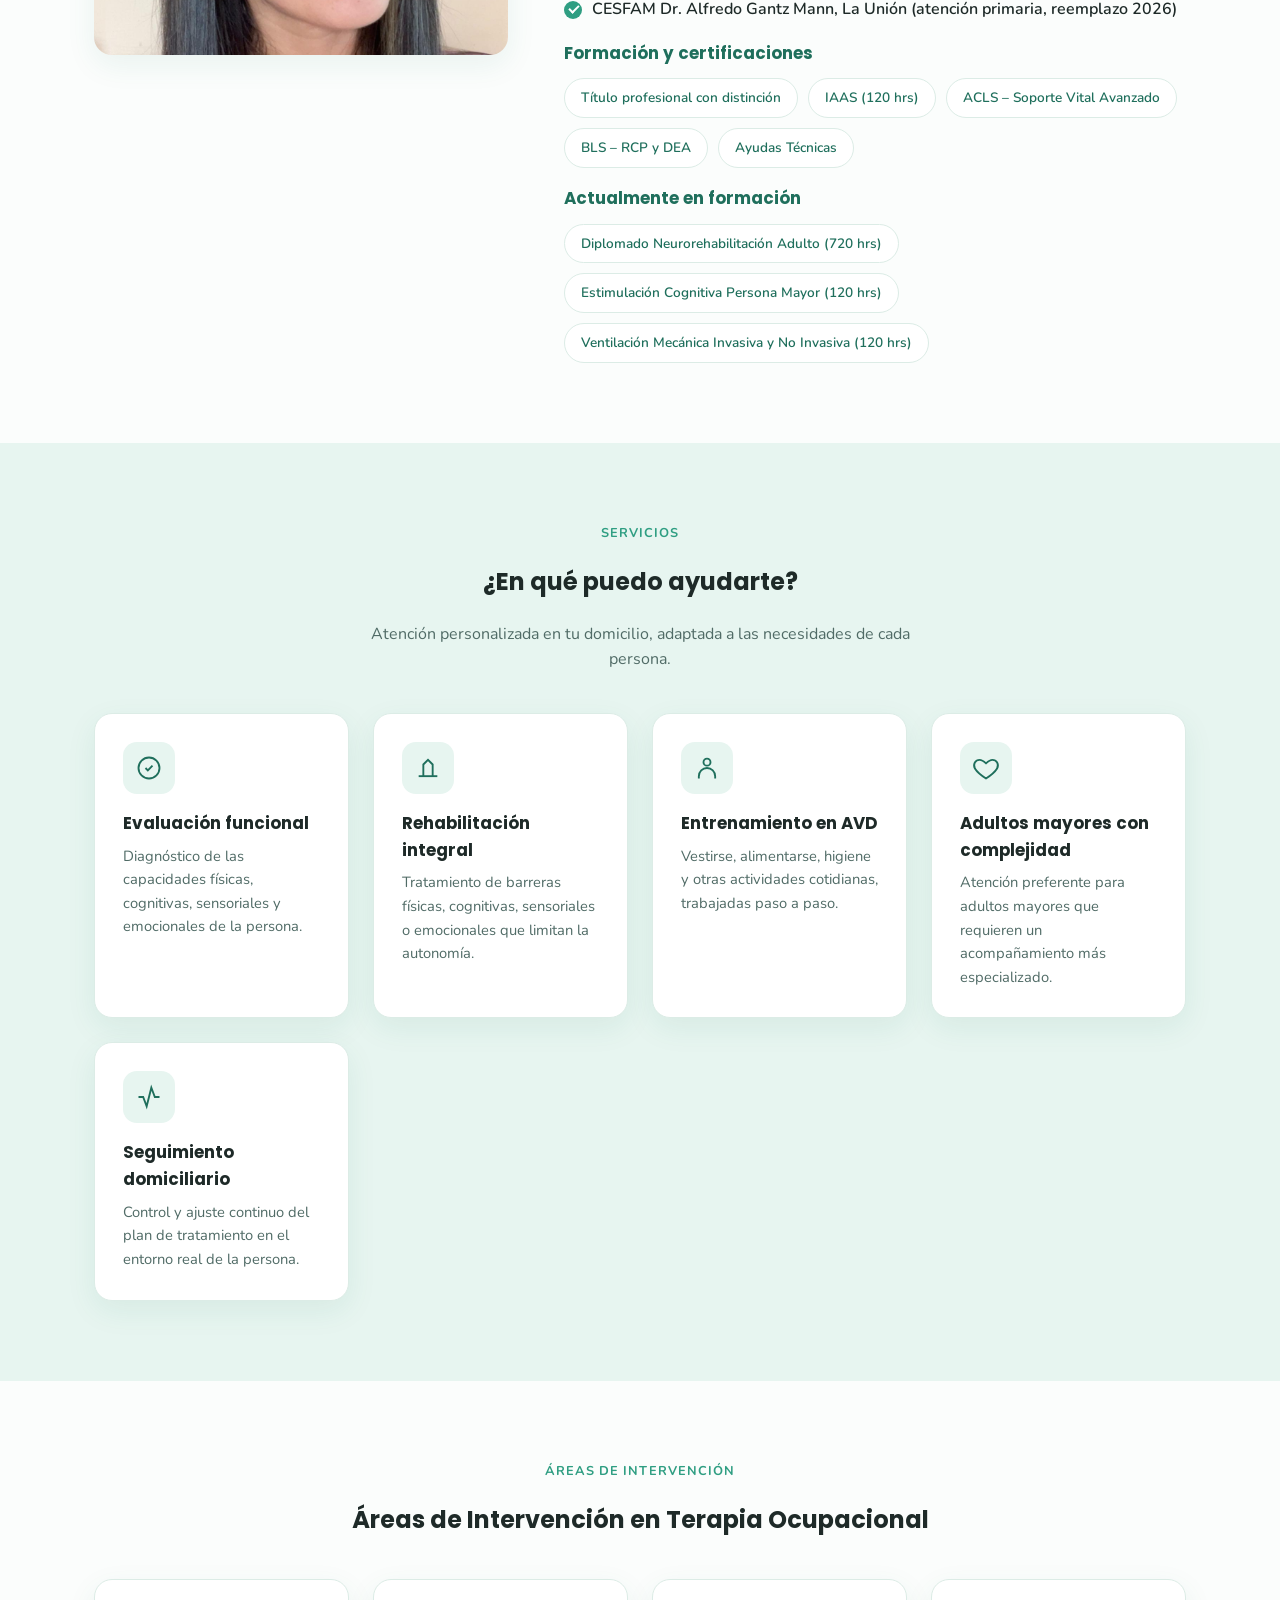
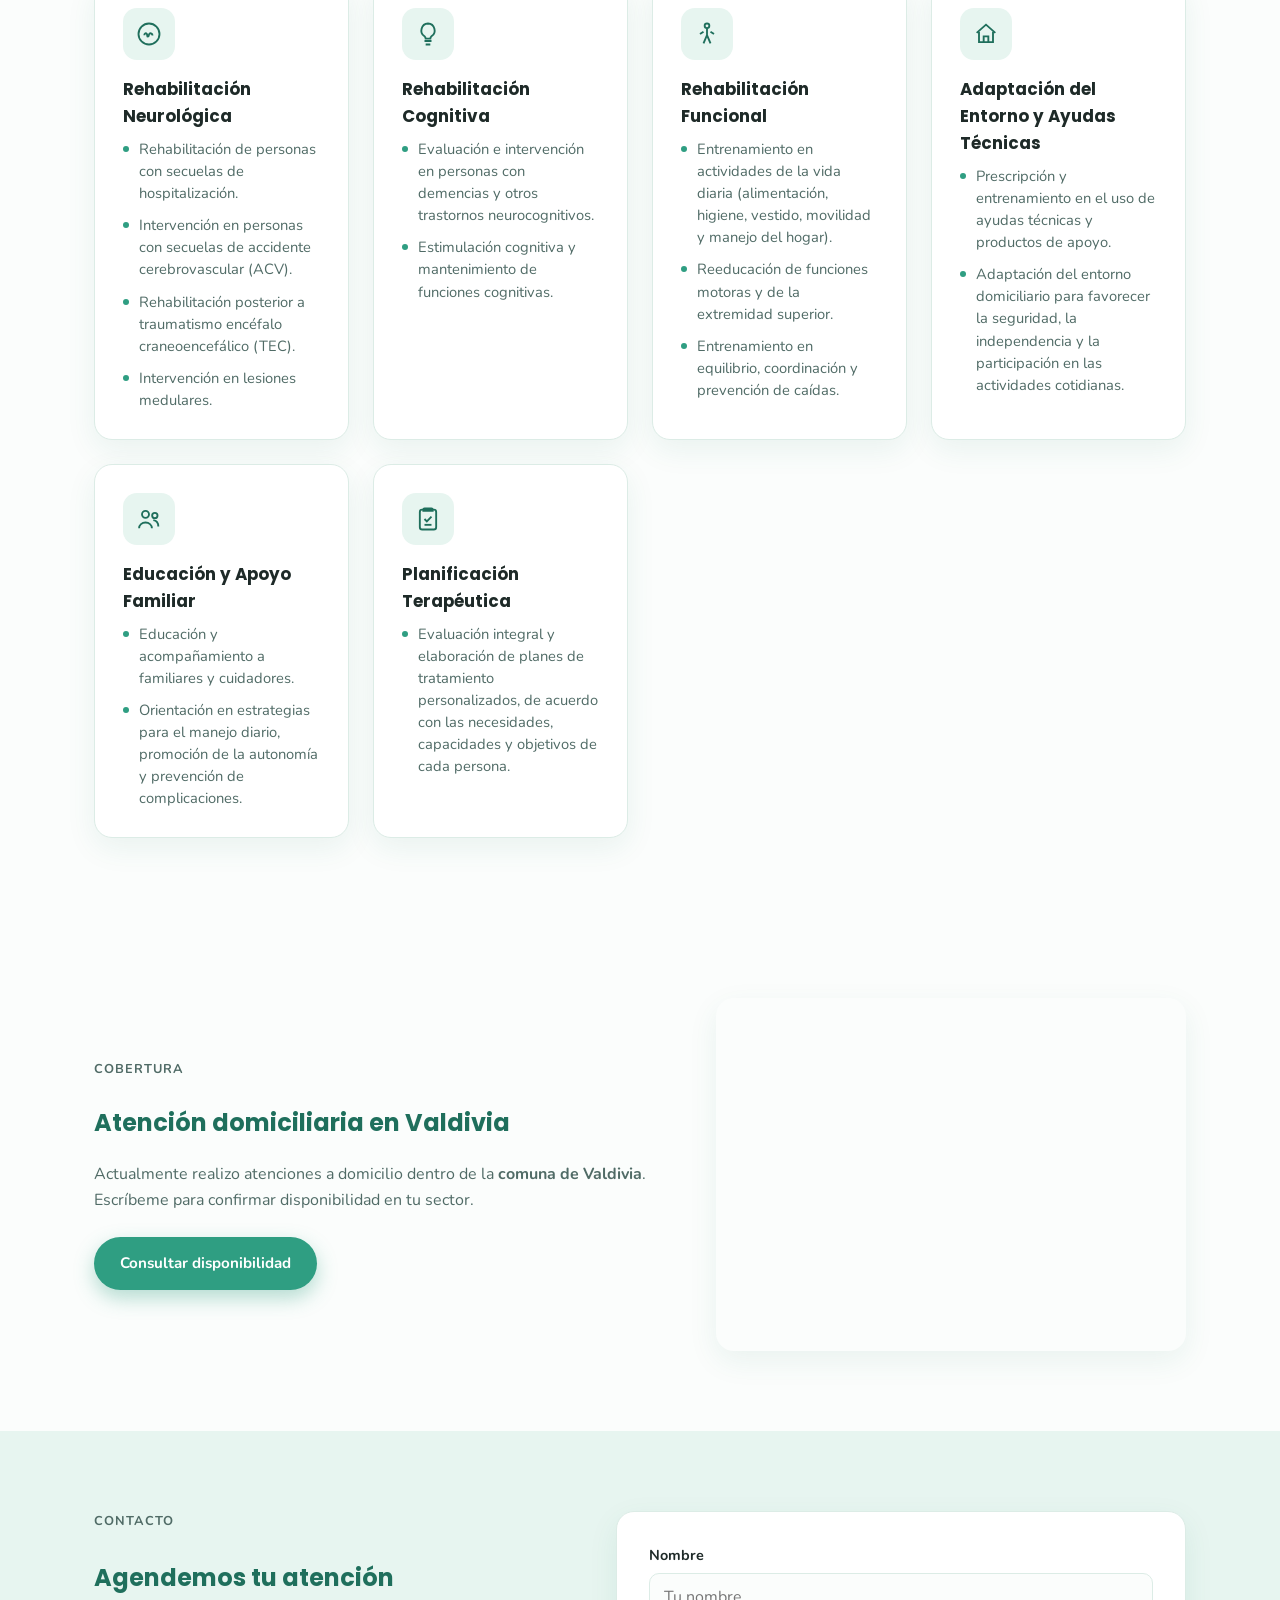
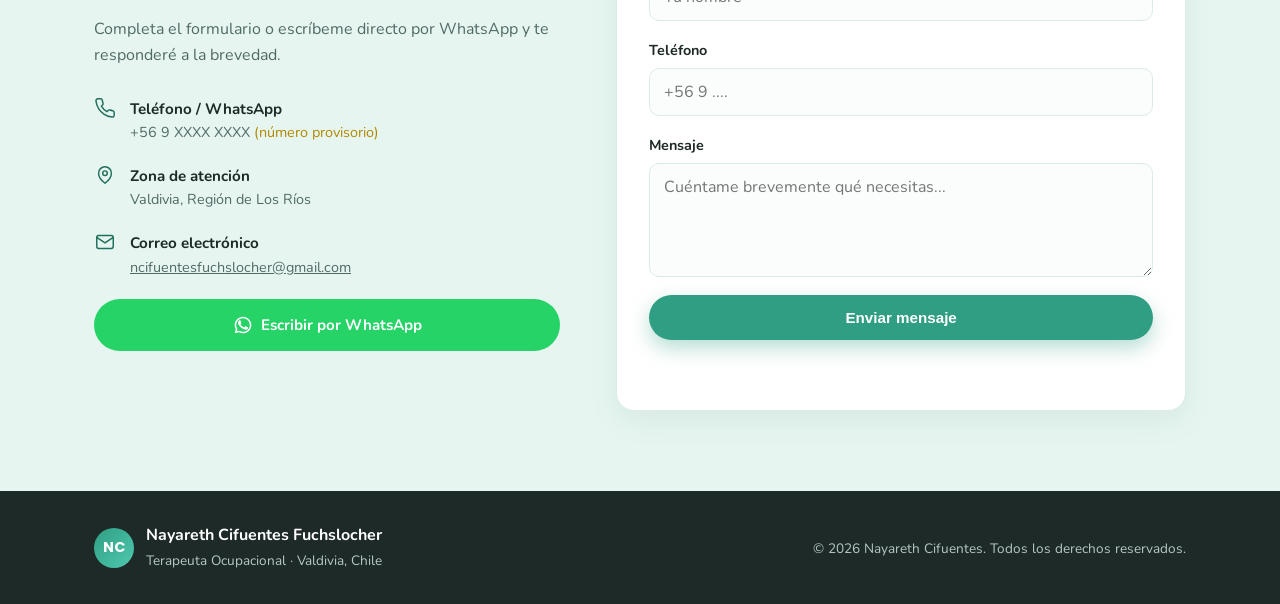
==== commit 6fda884e: "Reestructurar Áreas de intervención en 6 categorías detalladas Reemplaza las 3 tarjetas simples por:" ====
--- a/index.html
+++ b/index.html
@@ -197,33 +197,75 @@
   <section id="areas-intervencion" class="section">
     <div class="container">
       <p class="eyebrow center">Áreas de intervención</p>
-      <h2 class="center">Condiciones que abordo</h2>
-      <p class="section-lead center">
-        Intervención especializada según la condición y las necesidades de cada persona.
-      </p>
+      <h2 class="center">Áreas de Intervención en Terapia Ocupacional</h2>
 
       <div class="cards-grid">
         <div class="card">
           <div class="card-icon">
             <svg viewBox="0 0 24 24" width="28" height="28" fill="none" stroke="currentColor" stroke-width="1.6"><circle cx="12" cy="12" r="9"/><path d="M8 13c0-1.2 1.1-2.2 2.1-1.1.7.8-.1 2.4 1 2.4s.5-2 1.3-2.6c1-.8 2.6.3 2.6 1.5"/></svg>
           </div>
-          <h3>Rehabilitación neurológica</h3>
-          <p>Accidente cerebrovascular, esclerosis múltiple, traumatismo craneoencefálico, Parkinson, entre otros.</p>
-        </div>
-
-        <div class="card">
-          <div class="card-icon">
-            <svg viewBox="0 0 24 24" width="28" height="28" fill="none" stroke="currentColor" stroke-width="1.6"><circle cx="12" cy="12" r="9"/><path d="M12 7v5l3 3"/></svg>
-          </div>
-          <h3>Estimulación cognitiva</h3>
-          <p>Mejora y fortalecimiento de funciones cognitivas: atención, memoria, orientación, y funciones ejecutivas como planificación, control inhibitorio y flexibilidad cognitiva, entre otras.</p>
-        </div>
-
-        <div class="card">
-          <div class="card-icon">
-            <svg viewBox="0 0 24 24" width="28" height="28" fill="none" stroke="currentColor" stroke-width="1.6"><path d="M9 4h4a1 1 0 0 1 1 1v2a2 2 0 1 0 0 4v2a1 1 0 0 1-1 1h-2a2 2 0 1 1-4 0H5a1 1 0 0 1-1-1v-2a2 2 0 1 0 0-4V6a1 1 0 0 1 1-1h2a2 2 0 1 1 4 0z"/></svg>
-          </div>
-          <h3>Demencias</h3>
+          <h3>Rehabilitación Neurológica</h3>
+          <ul class="card-list">
+            <li>Rehabilitación de personas con secuelas de hospitalización.</li>
+            <li>Intervención en personas con secuelas de accidente cerebrovascular (ACV).</li>
+            <li>Rehabilitación posterior a traumatismo encéfalo craneoencefálico (TEC).</li>
+            <li>Intervención en lesiones medulares.</li>
+          </ul>
+        </div>
+
+        <div class="card">
+          <div class="card-icon">
+            <svg viewBox="0 0 24 24" width="28" height="28" fill="none" stroke="currentColor" stroke-width="1.6"><path d="M9 18h6M10 21h4M12 3a6 6 0 0 0-3 11c.6.5 1 1.2 1 2h4c0-.8.4-1.5 1-2a6 6 0 0 0-3-11z"/></svg>
+          </div>
+          <h3>Rehabilitación Cognitiva</h3>
+          <ul class="card-list">
+            <li>Evaluación e intervención en personas con demencias y otros trastornos neurocognitivos.</li>
+            <li>Estimulación cognitiva y mantenimiento de funciones cognitivas.</li>
+          </ul>
+        </div>
+
+        <div class="card">
+          <div class="card-icon">
+            <svg viewBox="0 0 24 24" width="28" height="28" fill="none" stroke="currentColor" stroke-width="1.6"><circle cx="12" cy="5" r="2"/><path d="M12 7v6l-3 7M12 13l3 7M9 10l-3 2M15 10l3 2"/></svg>
+          </div>
+          <h3>Rehabilitación Funcional</h3>
+          <ul class="card-list">
+            <li>Entrenamiento en actividades de la vida diaria (alimentación, higiene, vestido, movilidad y manejo del hogar).</li>
+            <li>Reeducación de funciones motoras y de la extremidad superior.</li>
+            <li>Entrenamiento en equilibrio, coordinación y prevención de caídas.</li>
+          </ul>
+        </div>
+
+        <div class="card">
+          <div class="card-icon">
+            <svg viewBox="0 0 24 24" width="28" height="28" fill="none" stroke="currentColor" stroke-width="1.6"><path d="M4 11l8-7 8 7"/><path d="M6 10v9h12v-9"/><path d="M10 19v-5h4v5"/></svg>
+          </div>
+          <h3>Adaptación del Entorno y Ayudas Técnicas</h3>
+          <ul class="card-list">
+            <li>Prescripción y entrenamiento en el uso de ayudas técnicas y productos de apoyo.</li>
+            <li>Adaptación del entorno domiciliario para favorecer la seguridad, la independencia y la participación en las actividades cotidianas.</li>
+          </ul>
+        </div>
+
+        <div class="card">
+          <div class="card-icon">
+            <svg viewBox="0 0 24 24" width="28" height="28" fill="none" stroke="currentColor" stroke-width="1.6"><circle cx="9" cy="8" r="3"/><path d="M3.5 20c0-3 2.5-5 5.5-5s5.5 2 5.5 5"/><circle cx="17" cy="9" r="2.3"/><path d="M15.7 13c2.4.4 4.3 2.1 4.3 5.5"/></svg>
+          </div>
+          <h3>Educación y Apoyo Familiar</h3>
+          <ul class="card-list">
+            <li>Educación y acompañamiento a familiares y cuidadores.</li>
+            <li>Orientación en estrategias para el manejo diario, promoción de la autonomía y prevención de complicaciones.</li>
+          </ul>
+        </div>
+
+        <div class="card">
+          <div class="card-icon">
+            <svg viewBox="0 0 24 24" width="28" height="28" fill="none" stroke="currentColor" stroke-width="1.6"><rect x="5" y="4" width="14" height="17" rx="2"/><path d="M9 3h6a1 1 0 0 1 1 1v1H8V4a1 1 0 0 1 1-1z"/><path d="M9 12l2 2 4-4"/><path d="M9 17h6"/></svg>
+          </div>
+          <h3>Planificación Terapéutica</h3>
+          <ul class="card-list">
+            <li>Evaluación integral y elaboración de planes de tratamiento personalizados, de acuerdo con las necesidades, capacidades y objetivos de cada persona.</li>
+          </ul>
         </div>
       </div>
     </div>
--- a/styles.css
+++ b/styles.css
@@ -354,6 +354,31 @@
 }
 .card h3 { margin: 0 0 8px; font-size: 1.05rem; color: var(--ink); }
 .card p { margin: 0; color: var(--ink-soft); font-size: 0.92rem; }
+.card-list {
+  margin: 0;
+  padding: 0;
+  list-style: none;
+  display: flex;
+  flex-direction: column;
+  gap: 10px;
+}
+.card-list li {
+  position: relative;
+  padding-left: 16px;
+  color: var(--ink-soft);
+  font-size: 0.92rem;
+  line-height: 1.5;
+}
+.card-list li::before {
+  content: "";
+  position: absolute;
+  left: 0;
+  top: 8px;
+  width: 6px;
+  height: 6px;
+  border-radius: 50%;
+  background: var(--green);
+}
 
 /* Coverage */
 .coverage-inner {
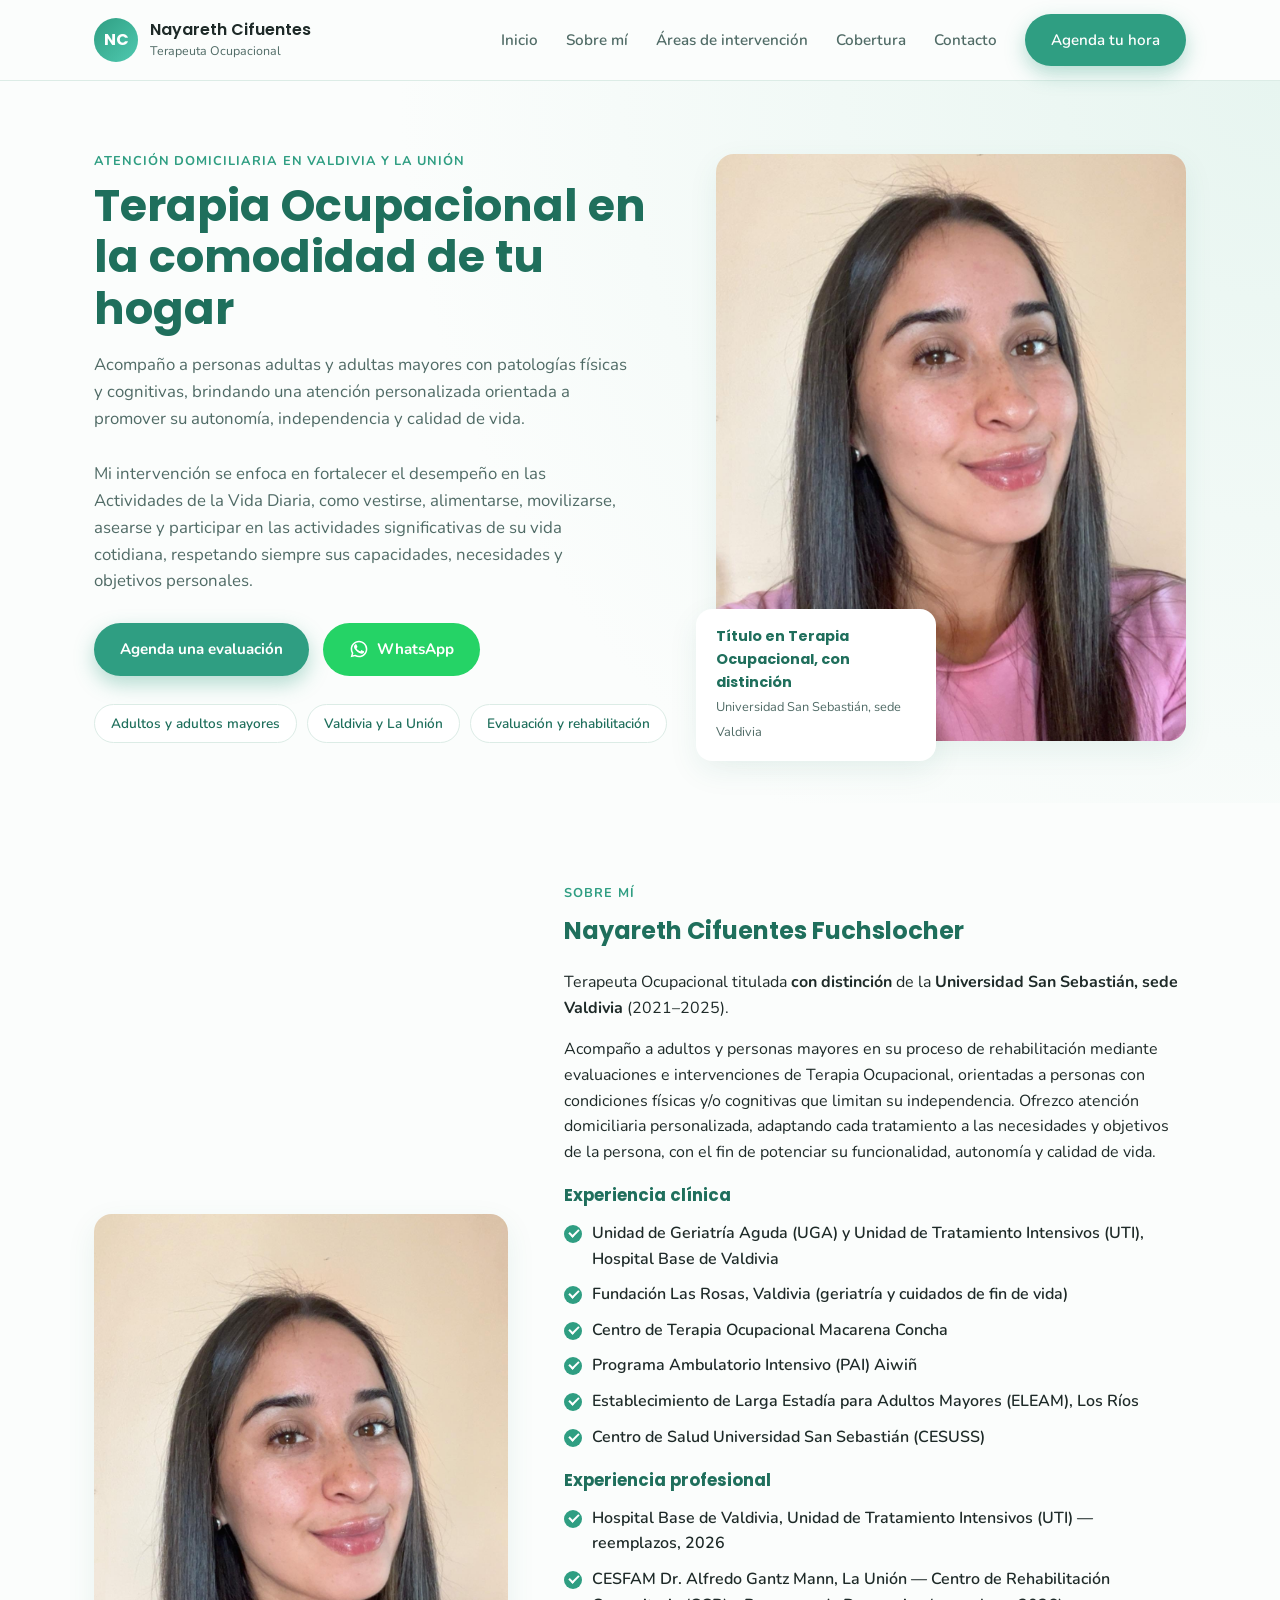
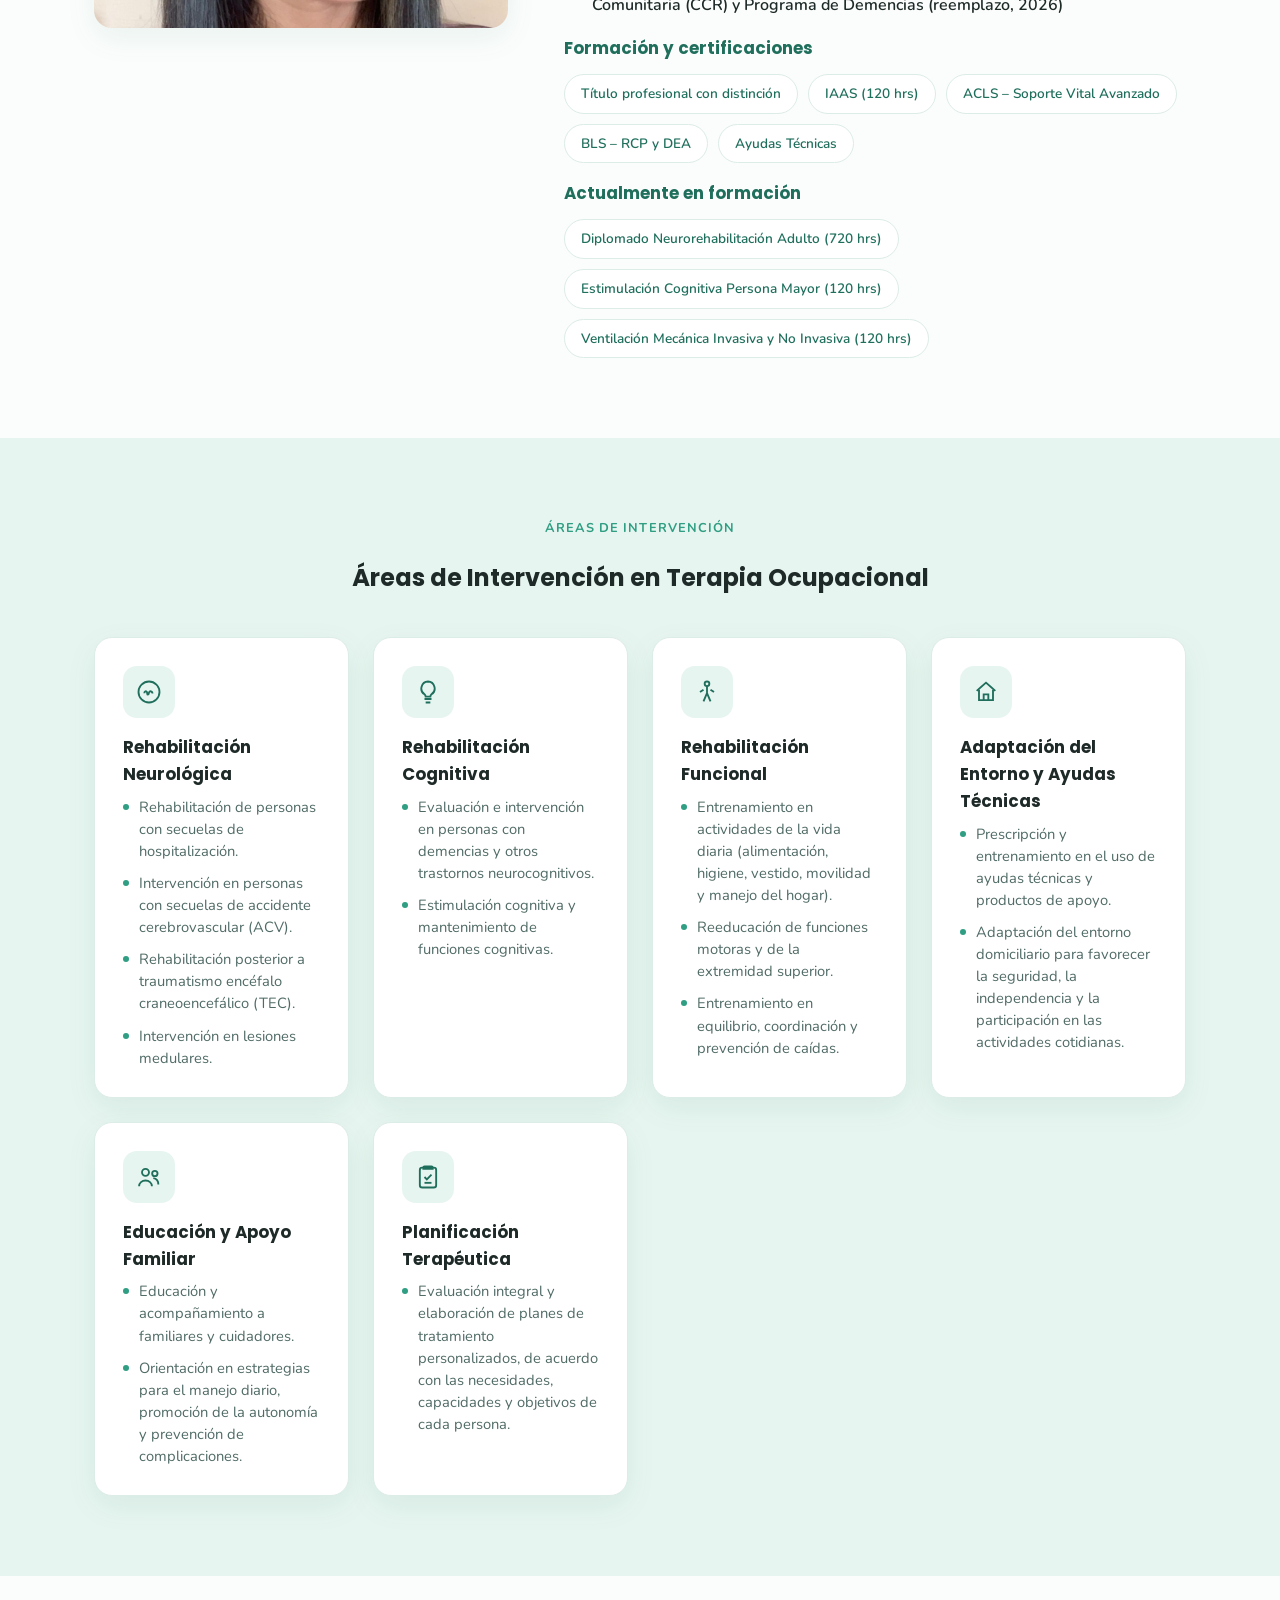
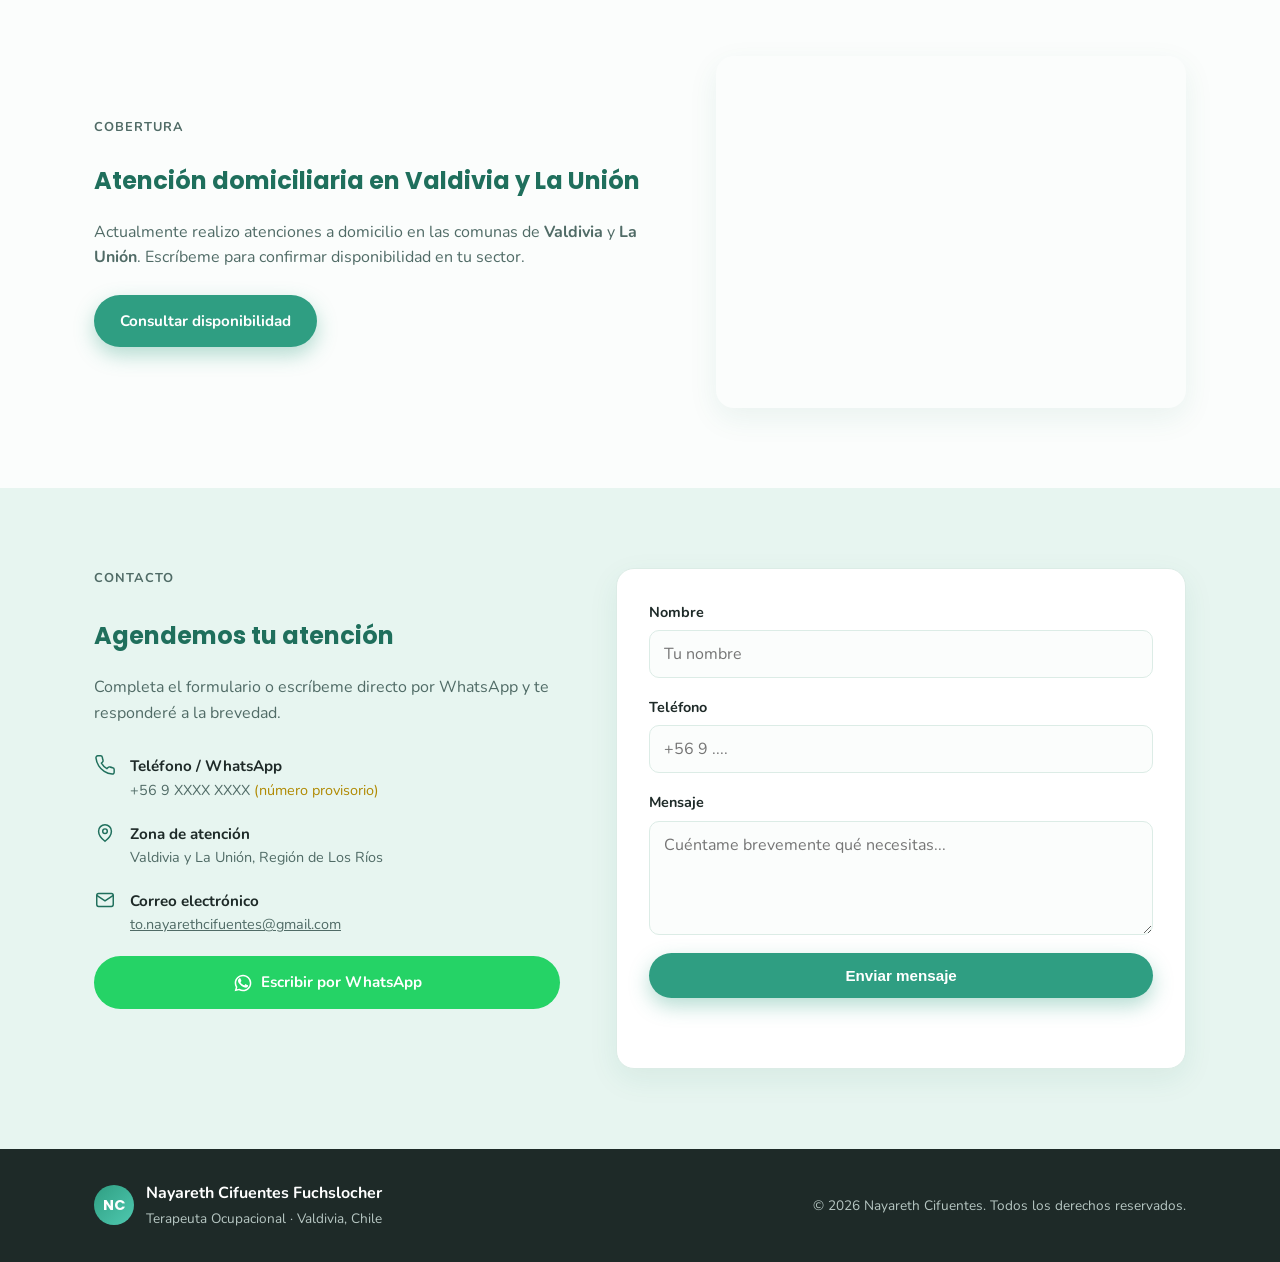
==== commit 7caefcda: "Unificar Servicios y Áreas de intervención, actualizar bio, experiencia, cobertura y correo - Reempl" ====
--- a/index.html
+++ b/index.html
@@ -3,8 +3,8 @@
 <head>
 <meta charset="UTF-8">
 <meta name="viewport" content="width=device-width, initial-scale=1.0">
-<title>Nayareth Cifuentes | Terapia Ocupacional a Domicilio - Valdivia</title>
-<meta name="description" content="Atención domiciliaria de Terapia Ocupacional en Valdivia. Rehabilitación y acompañamiento para adultos y adultos mayores con complejidad, enfocado en autonomía e independencia.">
+<title>Nayareth Cifuentes | Terapia Ocupacional a Domicilio - Valdivia y La Unión</title>
+<meta name="description" content="Atención domiciliaria de Terapia Ocupacional en Valdivia y La Unión. Rehabilitación y acompañamiento para adultos y adultos mayores con complejidad, enfocado en autonomía e independencia.">
 <meta name="theme-color" content="#2f9e82">
 <meta name="format-detection" content="telephone=no">
 <meta name="apple-mobile-web-app-capable" content="yes">
@@ -29,7 +29,6 @@
     <nav class="nav" id="siteNav">
       <a href="#inicio">Inicio</a>
       <a href="#sobre-mi">Sobre mí</a>
-      <a href="#servicios">Servicios</a>
       <a href="#areas-intervencion">Áreas de intervención</a>
       <a href="#cobertura">Cobertura</a>
       <a href="#contacto">Contacto</a>
@@ -44,7 +43,7 @@
   <section id="inicio" class="hero">
     <div class="container hero-inner">
       <div class="hero-copy">
-        <p class="eyebrow">Atención domiciliaria en Valdivia</p>
+        <p class="eyebrow">Atención domiciliaria en Valdivia y La Unión</p>
         <h1>Terapia Ocupacional en la comodidad de tu hogar</h1>
         <p class="lead">
           Acompaño a personas adultas y adultas mayores con patologías físicas y cognitivas,
@@ -66,7 +65,7 @@
         </div>
         <ul class="hero-tags">
           <li>Adultos y adultos mayores</li>
-          <li>Comuna de Valdivia</li>
+          <li>Valdivia y La Unión</li>
           <li>Evaluación y rehabilitación</li>
         </ul>
       </div>
@@ -95,30 +94,27 @@
           <strong>Universidad San Sebastián, sede Valdivia</strong> (2021–2025).
         </p>
         <p>
-          Mi enfoque está centrado en la persona: utilizo la ocupación como eje terapéutico
-          fundamental para que cada usuario recupere su independencia, autonomía y funcionalidad
-          en las actividades que son significativas para su vida, con un compromiso ético sólido
-          y un trato humanizado.
-        </p>
-        <p>
-          Evalúo y rehabilito a personas que enfrentan barreras físicas, cognitivas, sensoriales o
-          emocionales, con especial dedicación a <strong>adultos y adultos mayores con alguna
-          complejidad</strong> que requiera atención personalizada en su propio hogar.
+          Acompaño a adultos y personas mayores en su proceso de rehabilitación mediante
+          evaluaciones e intervenciones de Terapia Ocupacional, orientadas a personas con
+          condiciones físicas y/o cognitivas que limitan su independencia. Ofrezco atención
+          domiciliaria personalizada, adaptando cada tratamiento a las necesidades y objetivos
+          de la persona, con el fin de potenciar su funcionalidad, autonomía y calidad de vida.
         </p>
 
         <h3 class="sub-heading">Experiencia clínica</h3>
         <ul class="check-list">
-          <li>UTI y UGA, Hospital Base de Valdivia</li>
+          <li>Unidad de Geriatría Aguda (UGA) y Unidad de Tratamiento Intensivos (UTI), Hospital Base de Valdivia</li>
           <li>Fundación Las Rosas, Valdivia (geriatría y cuidados de fin de vida)</li>
           <li>Centro de Terapia Ocupacional Macarena Concha</li>
           <li>Programa Ambulatorio Intensivo (PAI) Aiwiñ</li>
-          <li>ELEAM Los Ríos y CESUSS</li>
+          <li>Establecimiento de Larga Estadía para Adultos Mayores (ELEAM), Los Ríos</li>
+          <li>Centro de Salud Universidad San Sebastián (CESUSS)</li>
         </ul>
 
         <h3 class="sub-heading">Experiencia profesional</h3>
         <ul class="check-list">
-          <li>Hospital Base de Valdivia, UTI (reemplazos, 2026)</li>
-          <li>CESFAM Dr. Alfredo Gantz Mann, La Unión (atención primaria, reemplazo 2026)</li>
+          <li>Hospital Base de Valdivia, Unidad de Tratamiento Intensivos (UTI) — reemplazos, 2026</li>
+          <li>CESFAM Dr. Alfredo Gantz Mann, La Unión — Centro de Rehabilitación Comunitaria (CCR) y Programa de Demencias (reemplazo, 2026)</li>
         </ul>
 
         <h3 class="sub-heading">Formación y certificaciones</h3>
@@ -140,61 +136,8 @@
     </div>
   </section>
 
-  <!-- SERVICIOS -->
-  <section id="servicios" class="section section-alt">
-    <div class="container">
-      <p class="eyebrow center">Servicios</p>
-      <h2 class="center">¿En qué puedo ayudarte?</h2>
-      <p class="section-lead center">
-        Atención personalizada en tu domicilio, adaptada a las necesidades de cada persona.
-      </p>
-
-      <div class="cards-grid">
-        <div class="card">
-          <div class="card-icon">
-            <svg viewBox="0 0 24 24" width="28" height="28" fill="none" stroke="currentColor" stroke-width="1.6"><path d="M9 12l2 2 4-4"/><circle cx="12" cy="12" r="9"/></svg>
-          </div>
-          <h3>Evaluación funcional</h3>
-          <p>Diagnóstico de las capacidades físicas, cognitivas, sensoriales y emocionales de la persona.</p>
-        </div>
-
-        <div class="card">
-          <div class="card-icon">
-            <svg viewBox="0 0 24 24" width="28" height="28" fill="none" stroke="currentColor" stroke-width="1.6"><path d="M4 19h16"/><path d="M8 19V9l4-4 4 4v10"/></svg>
-          </div>
-          <h3>Rehabilitación integral</h3>
-          <p>Tratamiento de barreras físicas, cognitivas, sensoriales o emocionales que limitan la autonomía.</p>
-        </div>
-
-        <div class="card">
-          <div class="card-icon">
-            <svg viewBox="0 0 24 24" width="28" height="28" fill="none" stroke="currentColor" stroke-width="1.6"><circle cx="12" cy="7" r="3"/><path d="M5 21v-2a7 7 0 0 1 14 0v2"/></svg>
-          </div>
-          <h3>Entrenamiento en AVD</h3>
-          <p>Vestirse, alimentarse, higiene y otras actividades cotidianas, trabajadas paso a paso.</p>
-        </div>
-
-        <div class="card">
-          <div class="card-icon">
-            <svg viewBox="0 0 24 24" width="28" height="28" fill="none" stroke="currentColor" stroke-width="1.6"><path d="M12 21s-7-4.35-9.5-8.5C.5 8.5 3 5 6.5 5c1.9 0 3.3 1 5.5 3 2.2-2 3.6-3 5.5-3C21 5 23.5 8.5 21.5 12.5 19 16.65 12 21 12 21z"/></svg>
-          </div>
-          <h3>Adultos mayores con complejidad</h3>
-          <p>Atención preferente para adultos mayores que requieren un acompañamiento más especializado.</p>
-        </div>
-
-        <div class="card">
-          <div class="card-icon">
-            <svg viewBox="0 0 24 24" width="28" height="28" fill="none" stroke="currentColor" stroke-width="1.6"><path d="M3 12h4l3 8 4-16 3 8h4"/></svg>
-          </div>
-          <h3>Seguimiento domiciliario</h3>
-          <p>Control y ajuste continuo del plan de tratamiento en el entorno real de la persona.</p>
-        </div>
-      </div>
-    </div>
-  </section>
-
   <!-- ÁREAS DE INTERVENCIÓN -->
-  <section id="areas-intervencion" class="section">
+  <section id="areas-intervencion" class="section section-alt">
     <div class="container">
       <p class="eyebrow center">Áreas de intervención</p>
       <h2 class="center">Áreas de Intervención en Terapia Ocupacional</h2>
@@ -276,10 +219,10 @@
     <div class="container coverage-inner">
       <div>
         <p class="eyebrow">Cobertura</p>
-        <h2>Atención domiciliaria en Valdivia</h2>
+        <h2>Atención domiciliaria en Valdivia y La Unión</h2>
         <p>
-          Actualmente realizo atenciones a domicilio dentro de la <strong>comuna de Valdivia</strong>.
-          Escríbeme para confirmar disponibilidad en tu sector.
+          Actualmente realizo atenciones a domicilio en las comunas de <strong>Valdivia</strong> y
+          <strong>La Unión</strong>. Escríbeme para confirmar disponibilidad en tu sector.
         </p>
         <a href="#contacto" class="btn btn-primary">Consultar disponibilidad</a>
       </div>
@@ -311,7 +254,7 @@
           <svg viewBox="0 0 24 24" width="22" height="22" fill="none" stroke="currentColor" stroke-width="1.6"><path d="M12 21s7-5.5 7-11a7 7 0 1 0-14 0c0 5.5 7 11 7 11z"/><circle cx="12" cy="10" r="2.5"/></svg>
           <div>
             <strong>Zona de atención</strong>
-            <span>Valdivia, Región de Los Ríos</span>
+            <span>Valdivia y La Unión, Región de Los Ríos</span>
           </div>
         </div>
 
@@ -319,7 +262,7 @@
           <svg viewBox="0 0 24 24" width="22" height="22" fill="none" stroke="currentColor" stroke-width="1.6"><rect x="3" y="5" width="18" height="14" rx="2"/><path d="M3 7l9 6 9-6"/></svg>
           <div>
             <strong>Correo electrónico</strong>
-            <span><a href="mailto:ncifuentesfuchslocher@gmail.com">ncifuentesfuchslocher@gmail.com</a></span>
+            <span><a href="mailto:to.nayarethcifuentes@gmail.com">to.nayarethcifuentes@gmail.com</a></span>
           </div>
         </div>
 
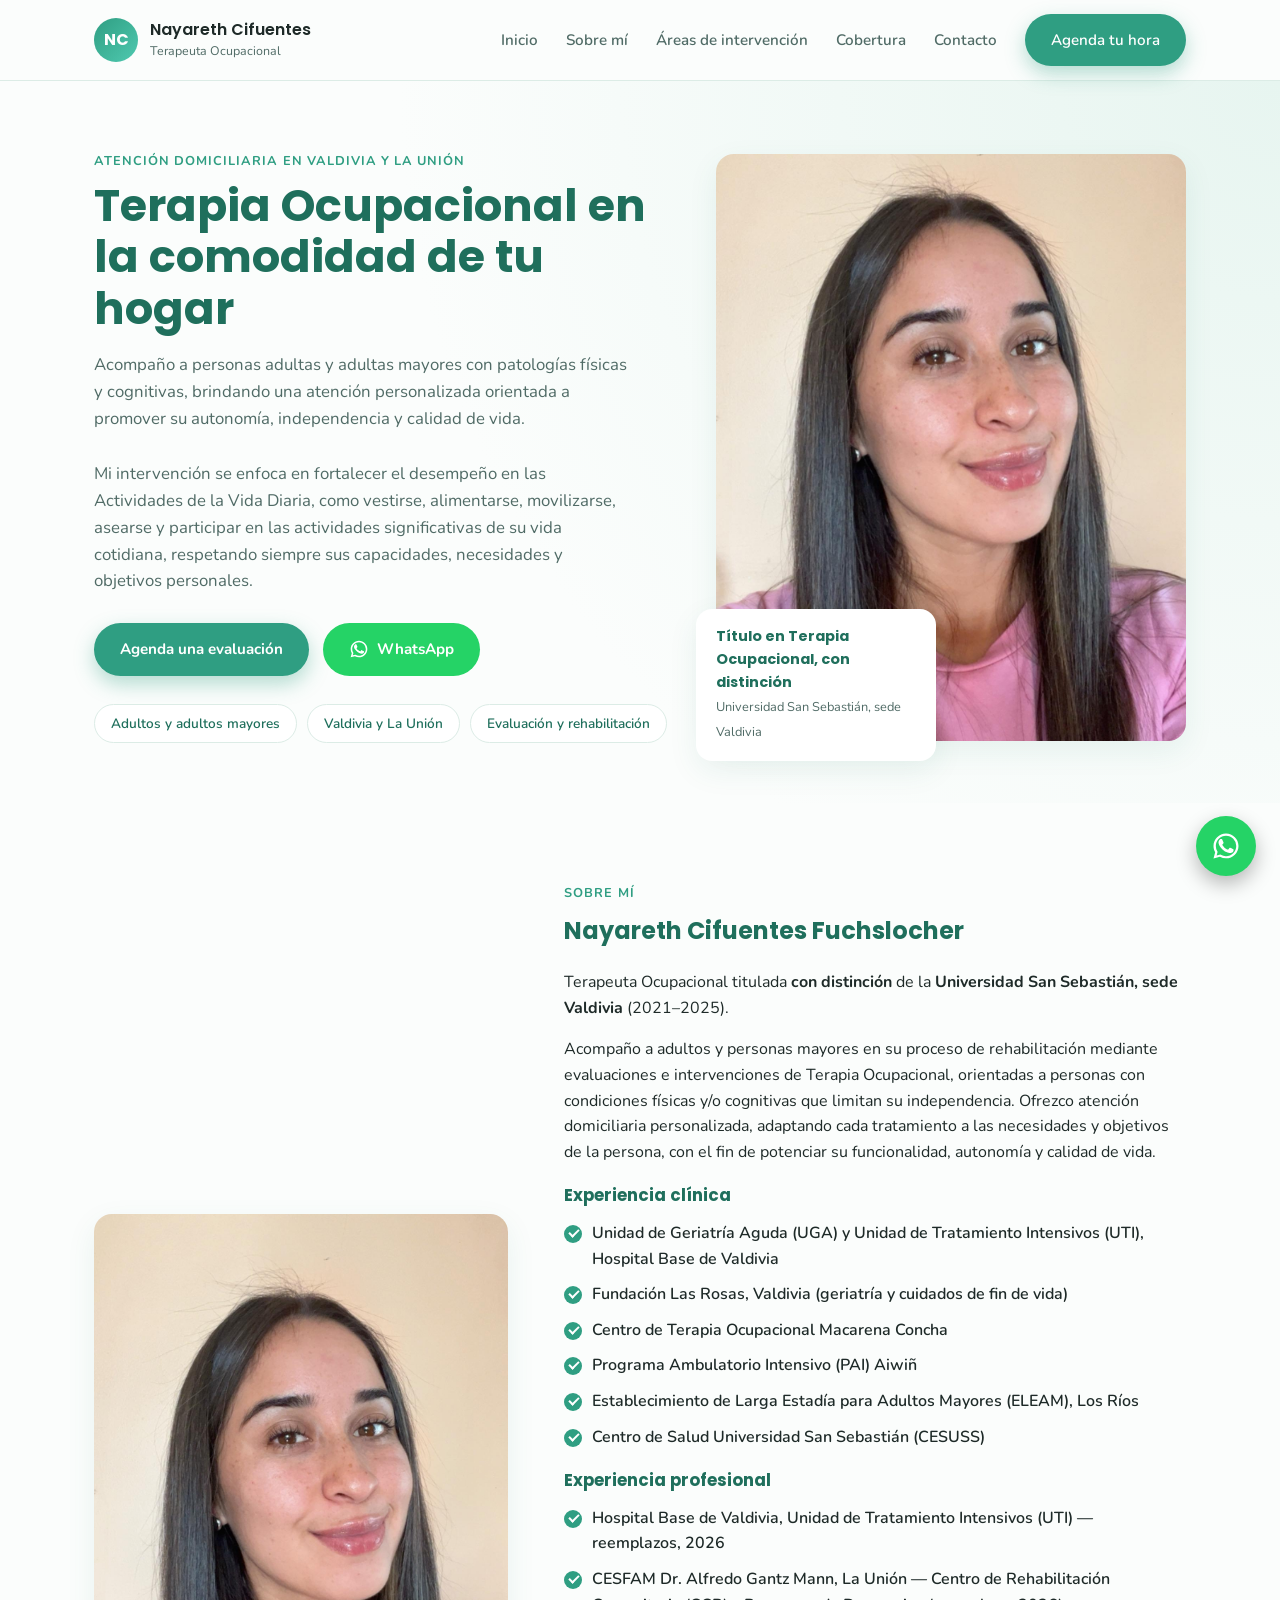
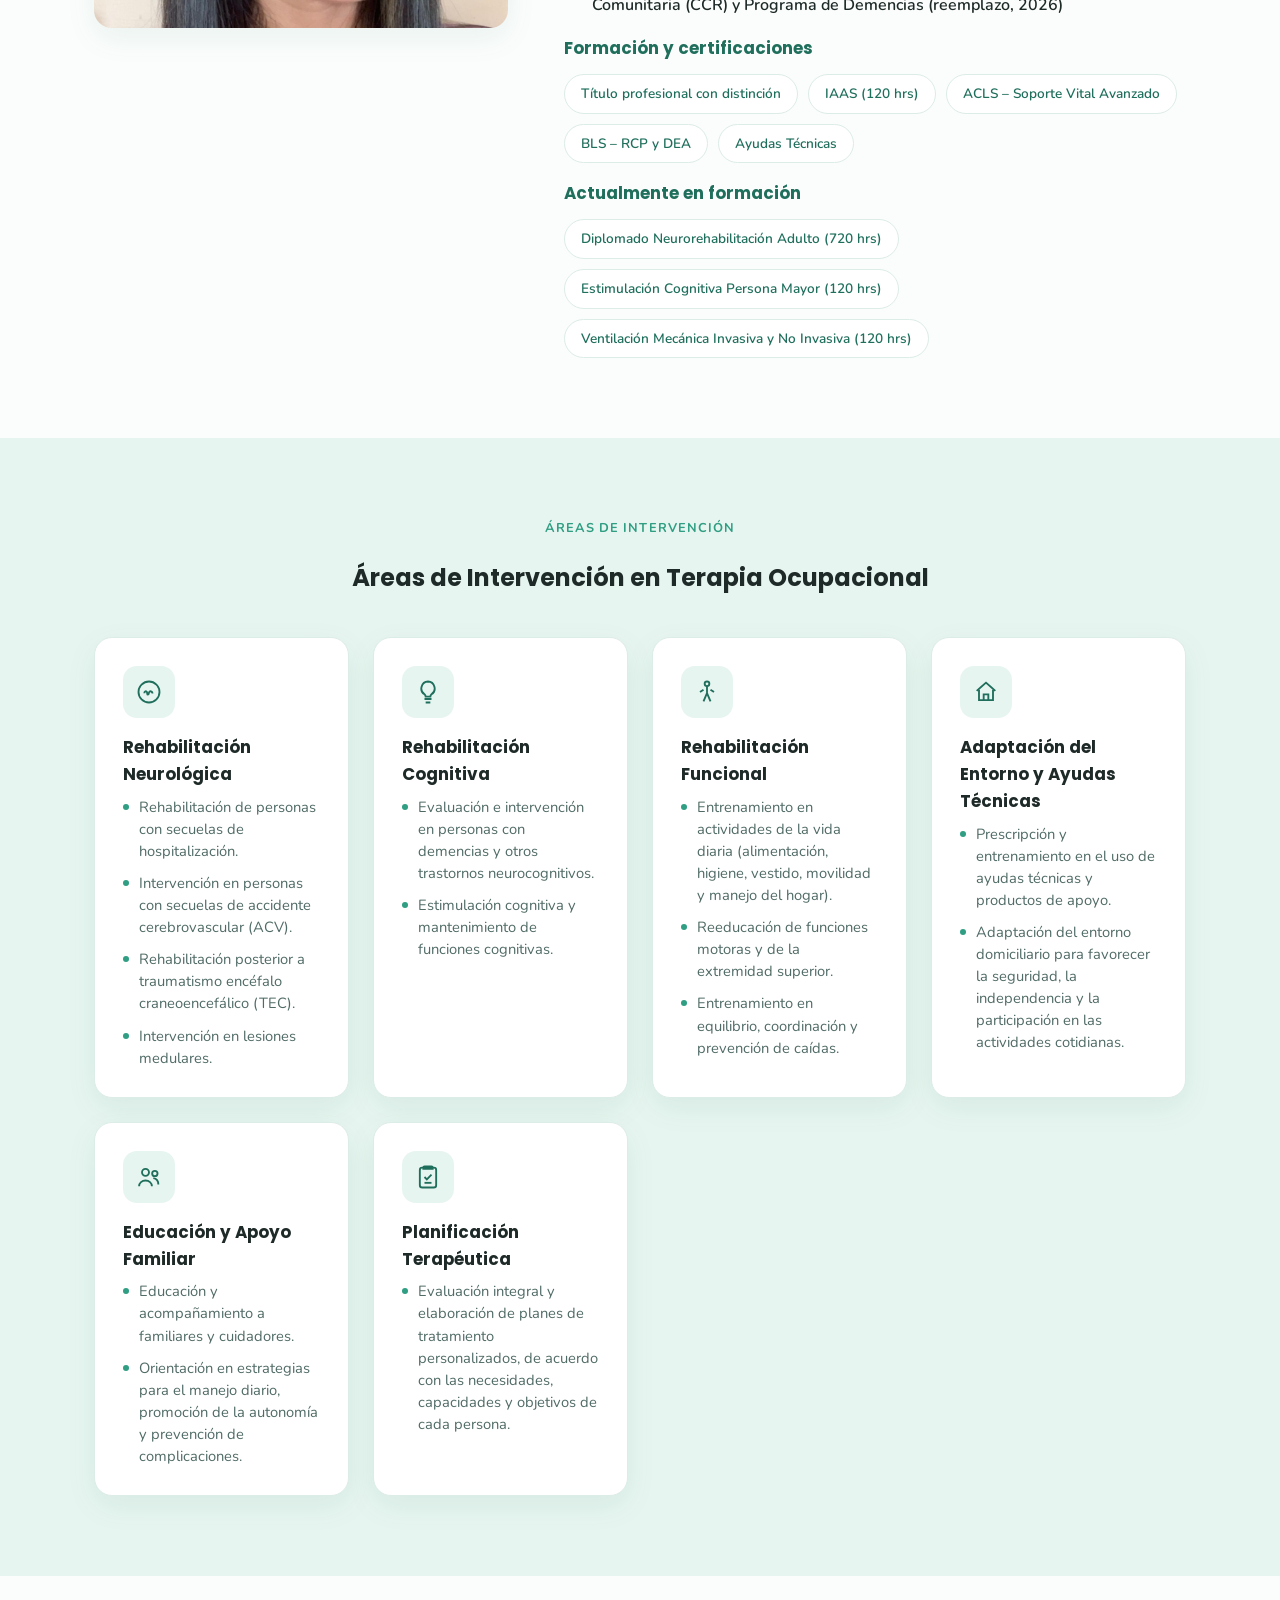
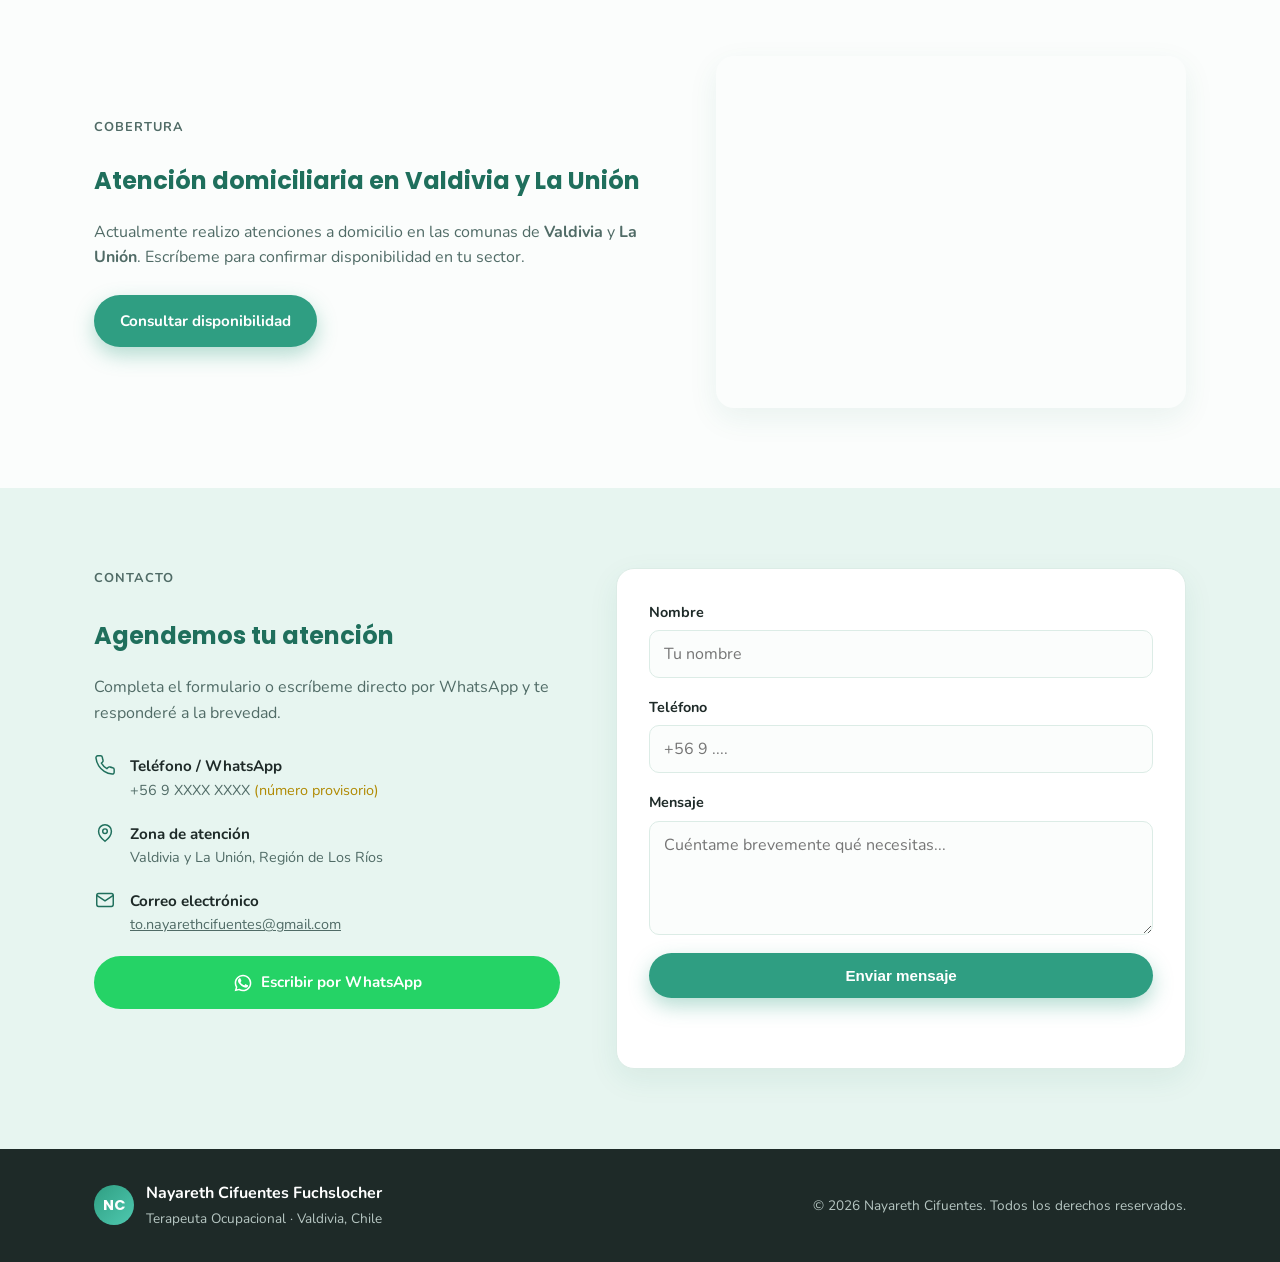
==== commit a5200281: "Agregar botón flotante de acceso directo a WhatsApp" ====
--- a/index.html
+++ b/index.html
@@ -306,6 +306,10 @@
   </div>
 </footer>
 
+<a href="https://wa.me/56900000000" target="_blank" rel="noopener" class="whatsapp-float" aria-label="Escribir por WhatsApp">
+  <svg viewBox="0 0 24 24" width="30" height="30" fill="currentColor" aria-hidden="true"><path d="M17.472 14.382c-.297-.149-1.758-.867-2.03-.967-.273-.099-.472-.148-.67.15-.197.297-.767.966-.94 1.164-.173.199-.347.223-.644.075-.297-.15-1.255-.463-2.39-1.475-.883-.788-1.48-1.761-1.653-2.059-.173-.297-.018-.458.13-.606.134-.133.297-.347.446-.52.15-.174.198-.298.298-.497.099-.198.05-.371-.025-.52-.075-.149-.669-1.612-.916-2.207-.242-.579-.487-.5-.669-.51-.173-.008-.372-.01-.571-.01-.198 0-.52.074-.792.372-.272.297-1.04 1.016-1.04 2.479 0 1.462 1.065 2.875 1.213 3.074.149.198 2.096 3.2 5.077 4.487.709.306 1.262.489 1.694.625.712.227 1.36.195 1.871.118.571-.085 1.758-.719 2.006-1.413.248-.694.248-1.289.173-1.413-.074-.124-.272-.198-.57-.347z"/><path d="M12.004 2c-5.514 0-9.997 4.483-9.997 9.997 0 1.762.464 3.484 1.346 4.997L2 22l5.13-1.345a9.965 9.965 0 0 0 4.874 1.242h.004c5.514 0 9.997-4.483 9.997-9.997C21.997 6.483 17.518 2 12.004 2zm0 18.15h-.003a8.16 8.16 0 0 1-4.157-1.137l-.298-.177-3.044.799.812-2.968-.194-.305a8.14 8.14 0 0 1-1.253-4.365c0-4.502 3.665-8.166 8.171-8.166 2.183 0 4.234.85 5.777 2.394a8.115 8.115 0 0 1 2.39 5.782c-.002 4.502-3.667 8.166-8.201 8.166z"/></svg>
+</a>
+
 <script src="script.js"></script>
 </body>
 </html>
--- a/styles.css
+++ b/styles.css
@@ -521,3 +521,25 @@
   .footer-inner { flex-direction: column; text-align: center; }
   .footer-inner > div:first-child { flex-direction: column; }
 }
+
+.whatsapp-float {
+  position: fixed;
+  right: 24px;
+  bottom: 24px;
+  width: 60px;
+  height: 60px;
+  background: #25d366;
+  color: var(--white);
+  border-radius: 50%;
+  display: flex;
+  align-items: center;
+  justify-content: center;
+  box-shadow: 0 8px 20px rgba(0, 0, 0, 0.28);
+  z-index: 100;
+  transition: transform 0.15s ease, background 0.15s ease;
+}
+.whatsapp-float:hover { background: #1ebd5a; transform: scale(1.08); }
+
+@media (max-width: 600px) {
+  .whatsapp-float { width: 52px; height: 52px; right: 16px; bottom: 16px; }
+}
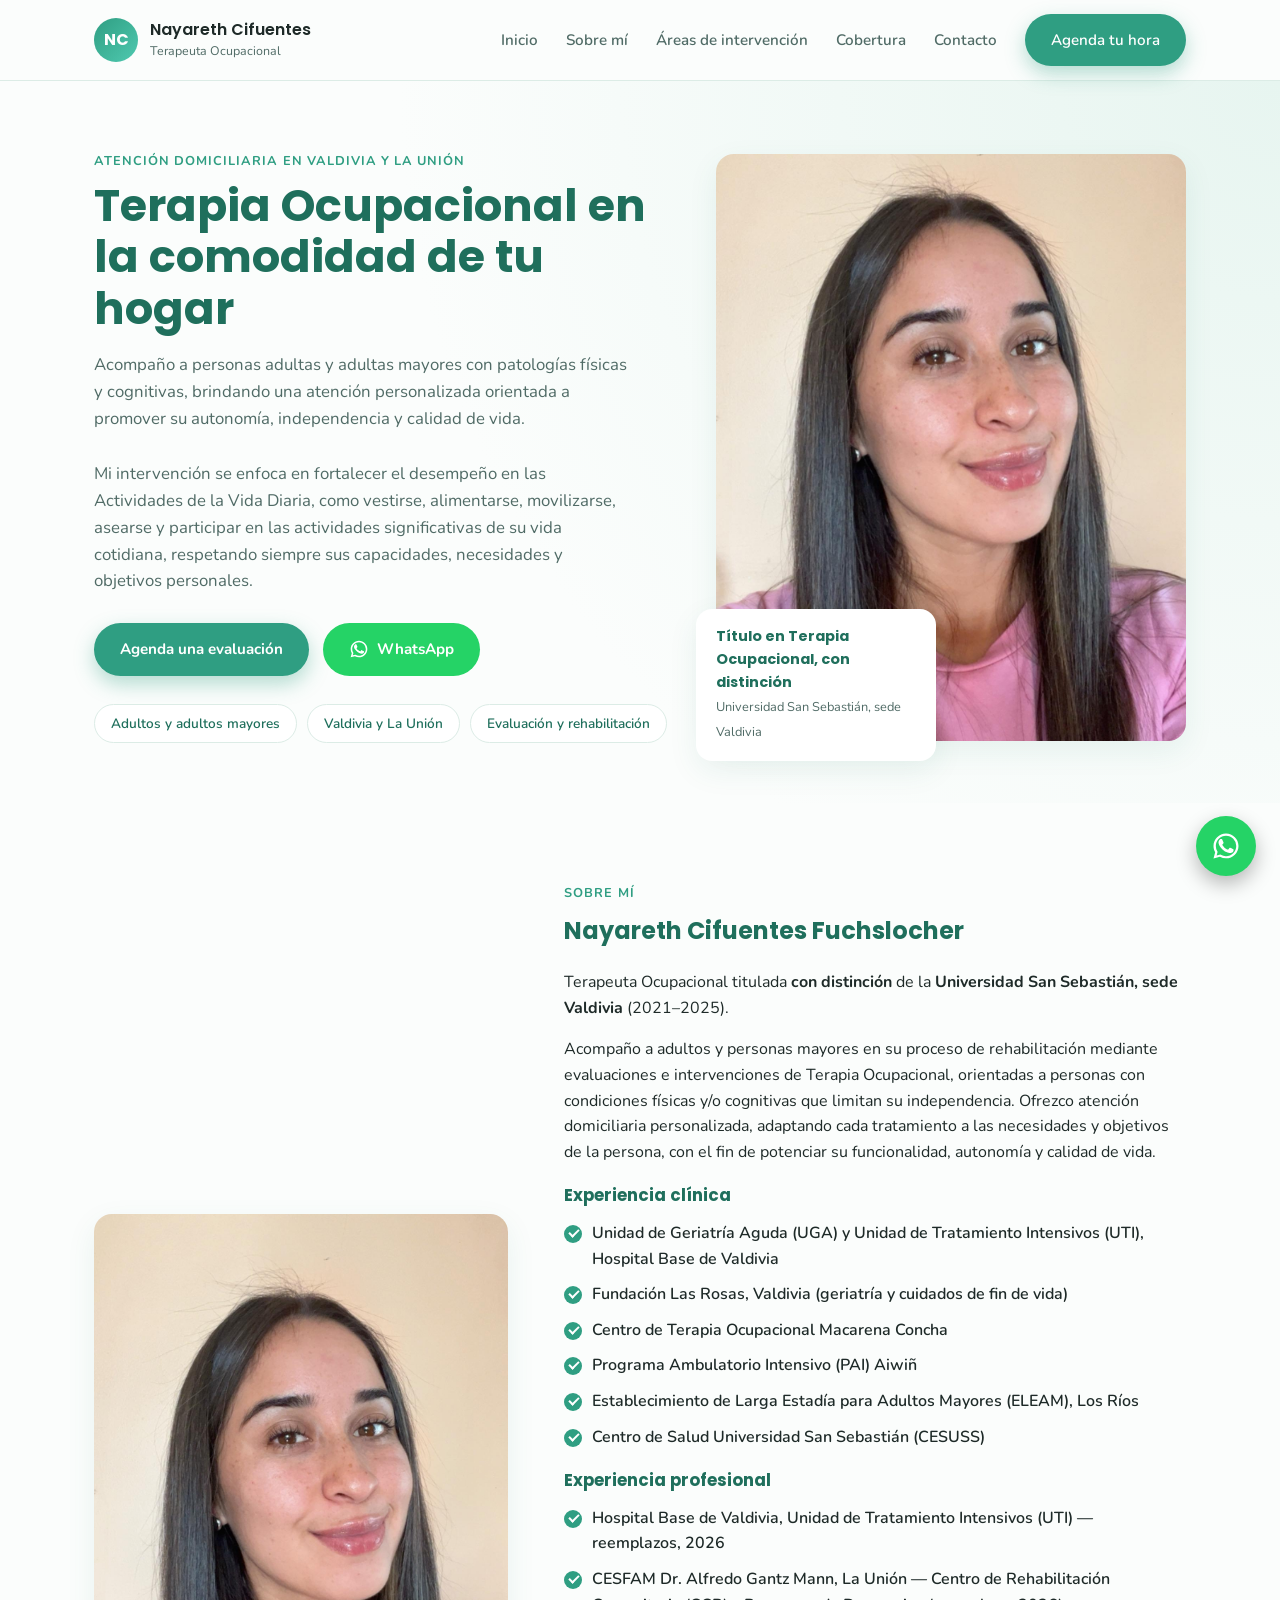
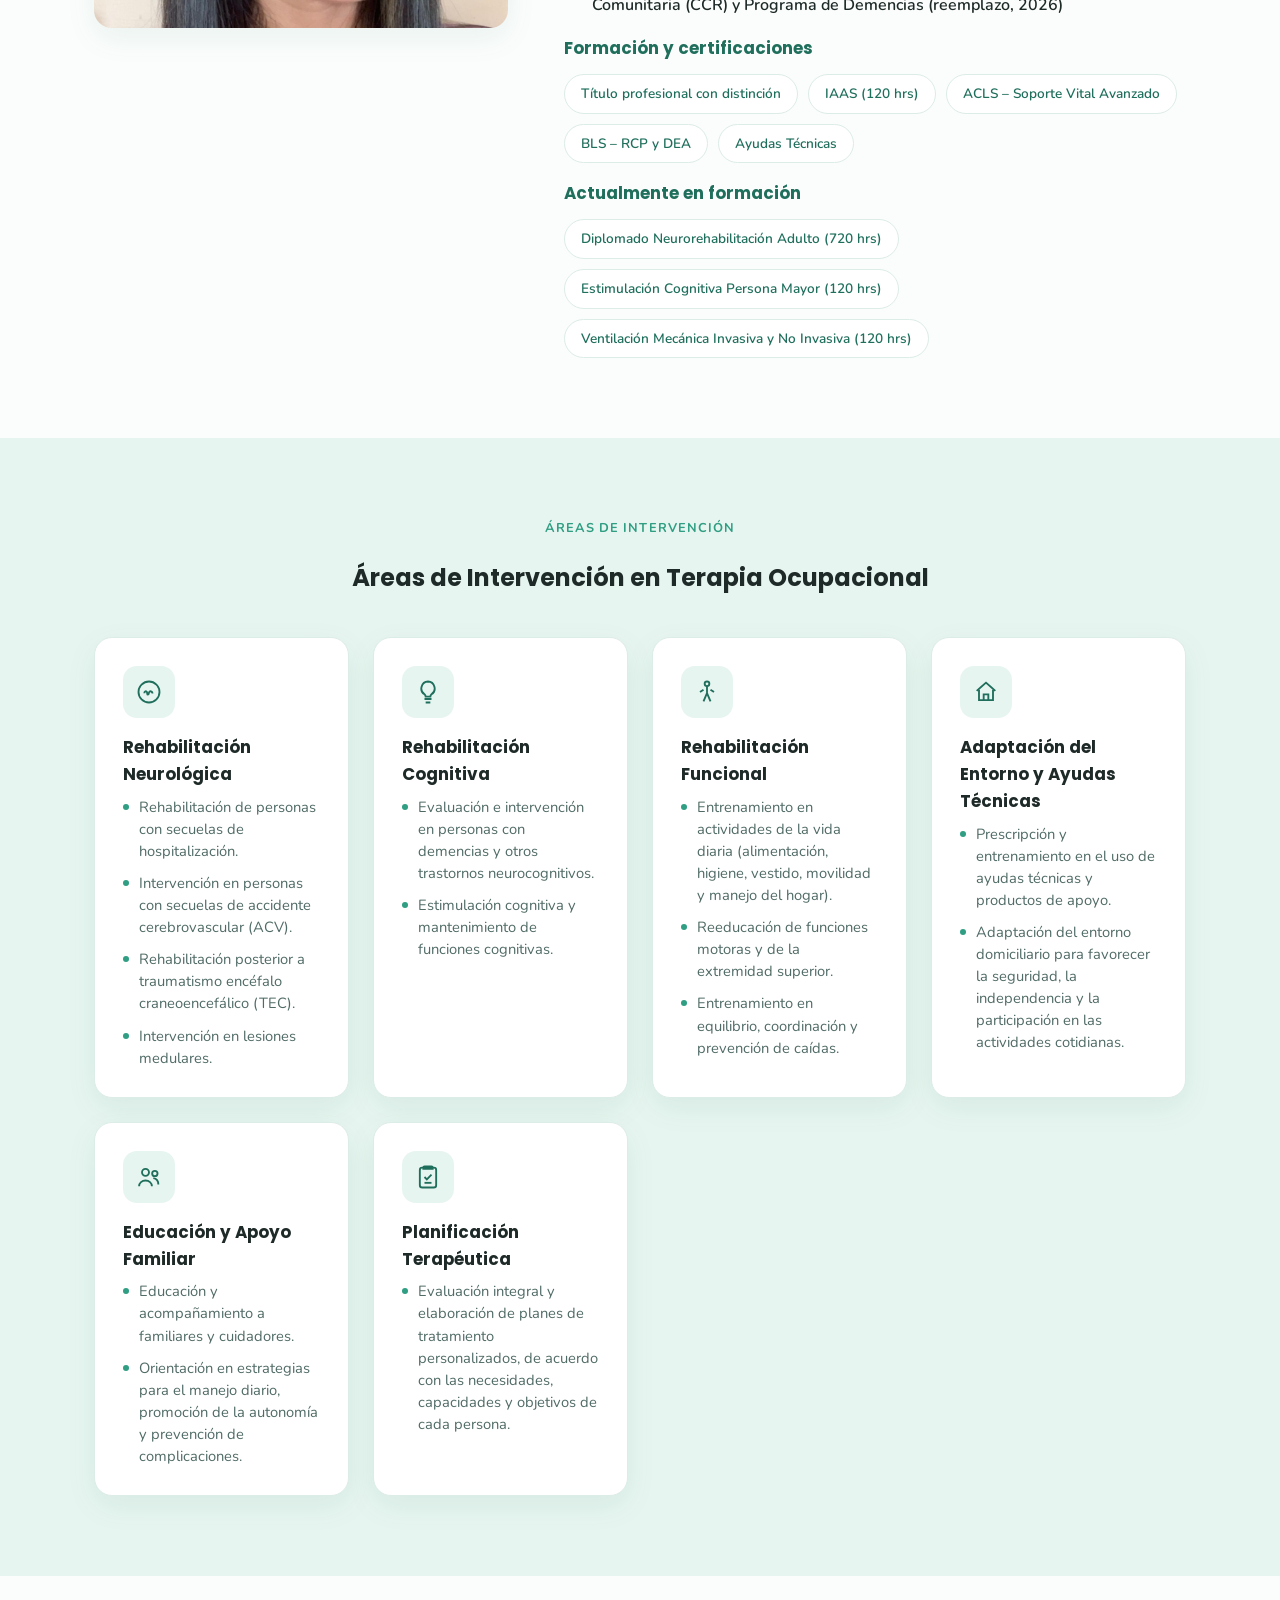
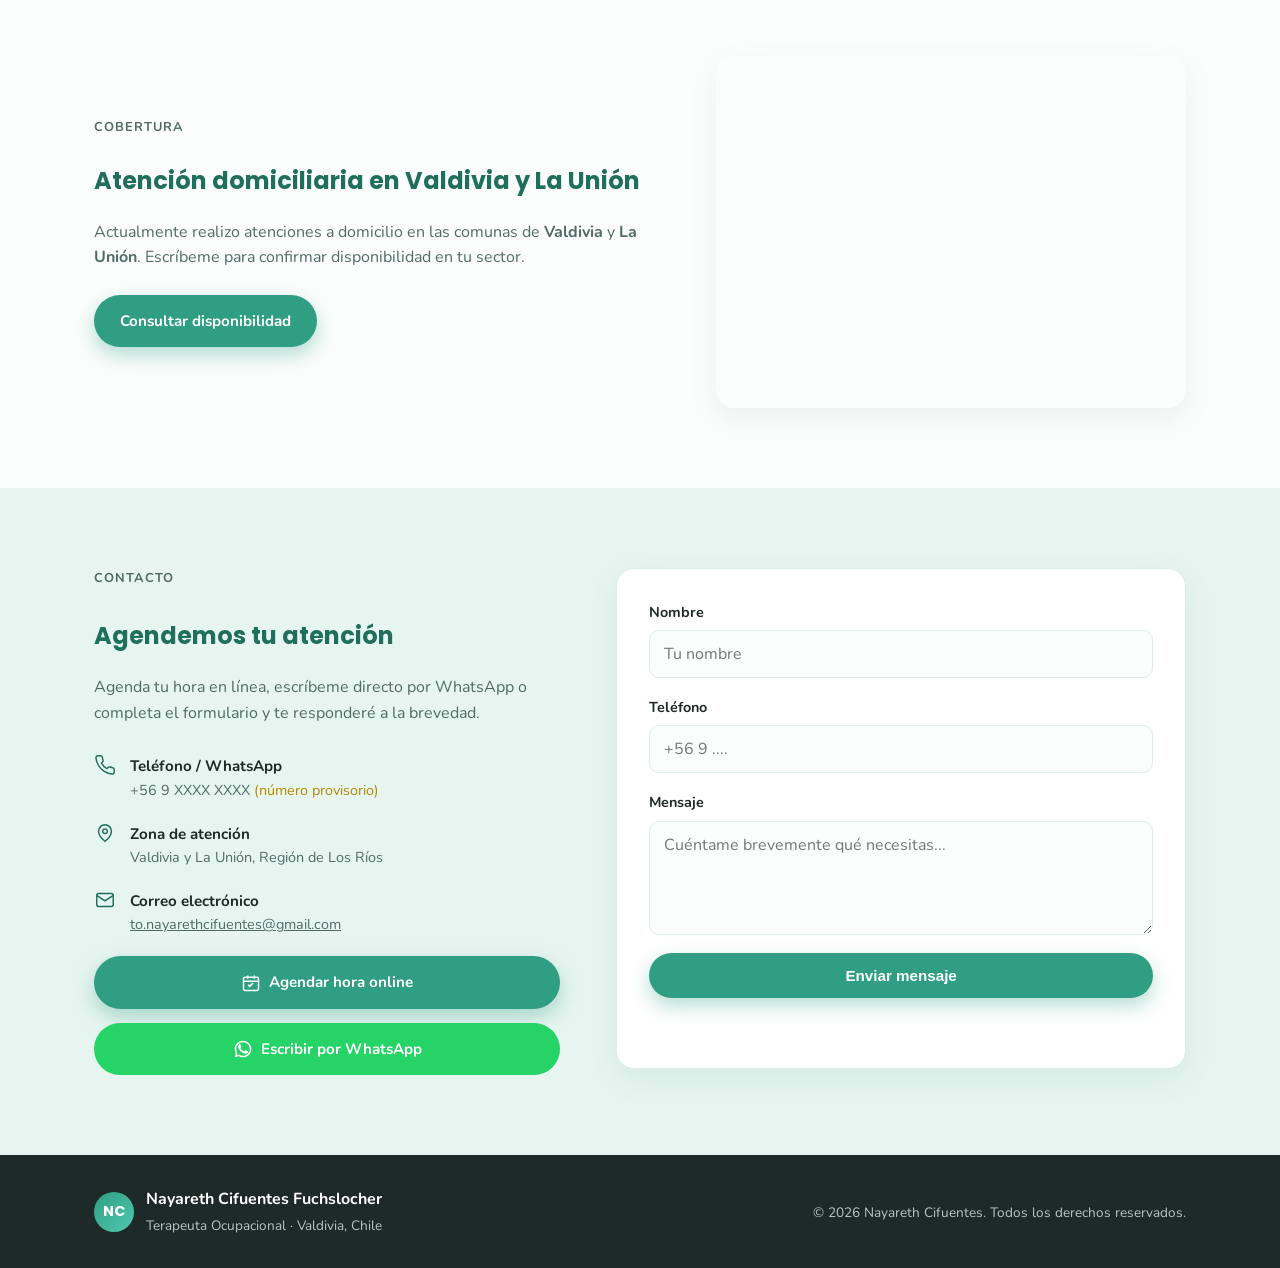
==== commit ce73e6e8: "Agregar sistema de agendamiento con Google Calendar - Botón "Agendar hora online" en Contacto, enlaz" ====
--- a/index.html
+++ b/index.html
@@ -32,7 +32,7 @@
       <a href="#areas-intervencion">Áreas de intervención</a>
       <a href="#cobertura">Cobertura</a>
       <a href="#contacto">Contacto</a>
-      <a href="#contacto" class="btn btn-primary nav-cta">Agenda tu hora</a>
+      <a href="https://calendar.app.google/ayNKbFsBMhpBzgnE9" target="_blank" rel="noopener" class="btn btn-primary nav-cta">Agenda tu hora</a>
     </nav>
   </div>
 </header>
@@ -57,7 +57,7 @@
           necesidades y objetivos personales.
         </p>
         <div class="hero-actions">
-          <a href="#contacto" class="btn btn-primary">Agenda una evaluación</a>
+          <a href="https://calendar.app.google/ayNKbFsBMhpBzgnE9" target="_blank" rel="noopener" class="btn btn-primary">Agenda una evaluación</a>
           <a href="https://wa.me/56900000000" target="_blank" rel="noopener" class="btn btn-whatsapp">
             <svg viewBox="0 0 24 24" width="20" height="20" fill="currentColor" aria-hidden="true"><path d="M17.472 14.382c-.297-.149-1.758-.867-2.03-.967-.273-.099-.472-.148-.67.15-.197.297-.767.966-.94 1.164-.173.199-.347.223-.644.075-.297-.15-1.255-.463-2.39-1.475-.883-.788-1.48-1.761-1.653-2.059-.173-.297-.018-.458.13-.606.134-.133.297-.347.446-.52.15-.174.198-.298.298-.497.099-.198.05-.371-.025-.52-.075-.149-.669-1.612-.916-2.207-.242-.579-.487-.5-.669-.51-.173-.008-.372-.01-.571-.01-.198 0-.52.074-.792.372-.272.297-1.04 1.016-1.04 2.479 0 1.462 1.065 2.875 1.213 3.074.149.198 2.096 3.2 5.077 4.487.709.306 1.262.489 1.694.625.712.227 1.36.195 1.871.118.571-.085 1.758-.719 2.006-1.413.248-.694.248-1.289.173-1.413-.074-.124-.272-.198-.57-.347z"/><path d="M12.004 2c-5.514 0-9.997 4.483-9.997 9.997 0 1.762.464 3.484 1.346 4.997L2 22l5.13-1.345a9.965 9.965 0 0 0 4.874 1.242h.004c5.514 0 9.997-4.483 9.997-9.997C21.997 6.483 17.518 2 12.004 2zm0 18.15h-.003a8.16 8.16 0 0 1-4.157-1.137l-.298-.177-3.044.799.812-2.968-.194-.305a8.14 8.14 0 0 1-1.253-4.365c0-4.502 3.665-8.166 8.171-8.166 2.183 0 4.234.85 5.777 2.394a8.115 8.115 0 0 1 2.39 5.782c-.002 4.502-3.667 8.166-8.201 8.166z"/></svg>
             WhatsApp
@@ -227,9 +227,9 @@
         <a href="#contacto" class="btn btn-primary">Consultar disponibilidad</a>
       </div>
       <div class="map-embed">
-        <iframe src="https://www.google.com/maps/embed?pb=!1m18!1m12!1m3!1d49028.39140143905!2d-73.26769822536191!3d-39.823263664246724!2m3!1f0!2f0!3f0!3m2!1i1024!2i768!4f13.1!3m3!1m2!1s0x9615ee891aab33e5%3A0x35c9b4ab79b2d79b!2sValdivia%2C%20Los%20R%C3%ADos!5e0!3m2!1ses!2scl!4v1783364116258!5m2!1ses!2scl"
+        <iframe src="https://www.google.com/maps/embed?origin=mfe&pb=!1m3!2m1!1s-40.058,-73.174!6i9!3m1!1ses!5m1!1ses"
           width="600" height="450" style="border:0;" allowfullscreen="" loading="lazy"
-          referrerpolicy="strict-origin-when-cross-origin" title="Mapa de Valdivia, Los Ríos"></iframe>
+          referrerpolicy="strict-origin-when-cross-origin" title="Mapa de Valdivia y La Unión, Los Ríos"></iframe>
       </div>
     </div>
   </section>
@@ -240,7 +240,7 @@
       <div class="contact-info">
         <p class="eyebrow">Contacto</p>
         <h2>Agendemos tu atención</h2>
-        <p>Completa el formulario o escríbeme directo por WhatsApp y te responderé a la brevedad.</p>
+        <p>Agenda tu hora en línea, escríbeme directo por WhatsApp o completa el formulario y te responderé a la brevedad.</p>
 
         <div class="contact-item">
           <svg viewBox="0 0 24 24" width="22" height="22" fill="none" stroke="currentColor" stroke-width="1.6"><path d="M22 16.92v3a2 2 0 0 1-2.18 2 19.79 19.79 0 0 1-8.63-3.07 19.5 19.5 0 0 1-6-6 19.79 19.79 0 0 1-3.07-8.67A2 2 0 0 1 4.11 2h3a2 2 0 0 1 2 1.72c.127.96.362 1.903.7 2.81a2 2 0 0 1-.45 2.11L8.09 9.91a16 16 0 0 0 6 6l1.27-1.27a2 2 0 0 1 2.11-.45c.907.338 1.85.573 2.81.7A2 2 0 0 1 22 16.92z"/></svg>
@@ -265,6 +265,11 @@
             <span><a href="mailto:to.nayarethcifuentes@gmail.com">to.nayarethcifuentes@gmail.com</a></span>
           </div>
         </div>
+
+        <a href="https://calendar.app.google/ayNKbFsBMhpBzgnE9" target="_blank" rel="noopener" class="btn btn-primary full-width">
+          <svg viewBox="0 0 24 24" width="20" height="20" fill="none" stroke="currentColor" stroke-width="1.8" aria-hidden="true"><rect x="3" y="5" width="18" height="16" rx="2"/><path d="M3 10h18M8 3v4M16 3v4"/><path d="M8.5 14l2 2 4-4"/></svg>
+          Agendar hora online
+        </a>
 
         <a href="https://wa.me/56900000000" target="_blank" rel="noopener" class="btn btn-whatsapp full-width">
           <svg viewBox="0 0 24 24" width="20" height="20" fill="currentColor" aria-hidden="true"><path d="M17.472 14.382c-.297-.149-1.758-.867-2.03-.967-.273-.099-.472-.148-.67.15-.197.297-.767.966-.94 1.164-.173.199-.347.223-.644.075-.297-.15-1.255-.463-2.39-1.475-.883-.788-1.48-1.761-1.653-2.059-.173-.297-.018-.458.13-.606.134-.133.297-.347.446-.52.15-.174.198-.298.298-.497.099-.198.05-.371-.025-.52-.075-.149-.669-1.612-.916-2.207-.242-.579-.487-.5-.669-.51-.173-.008-.372-.01-.571-.01-.198 0-.52.074-.792.372-.272.297-1.04 1.016-1.04 2.479 0 1.462 1.065 2.875 1.213 3.074.149.198 2.096 3.2 5.077 4.487.709.306 1.262.489 1.694.625.712.227 1.36.195 1.871.118.571-.085 1.758-.719 2.006-1.413.248-.694.248-1.289.173-1.413-.074-.124-.272-.198-.57-.347z"/><path d="M12.004 2c-5.514 0-9.997 4.483-9.997 9.997 0 1.762.464 3.484 1.346 4.997L2 22l5.13-1.345a9.965 9.965 0 0 0 4.874 1.242h.004c5.514 0 9.997-4.483 9.997-9.997C21.997 6.483 17.518 2 12.004 2zm0 18.15h-.003a8.16 8.16 0 0 1-4.157-1.137l-.298-.177-3.044.799.812-2.968-.194-.305a8.14 8.14 0 0 1-1.253-4.365c0-4.502 3.665-8.166 8.171-8.166 2.183 0 4.234.85 5.777 2.394a8.115 8.115 0 0 1 2.39 5.782c-.002 4.502-3.667 8.166-8.201 8.166z"/></svg>
--- a/styles.css
+++ b/styles.css
@@ -87,6 +87,7 @@
 .btn-whatsapp:hover { background: #1ebd5a; transform: translateY(-2px); }
 
 .full-width { width: 100%; }
+.contact-info .btn + .btn { margin-top: 14px; }
 
 /* Header */
 .site-header {
